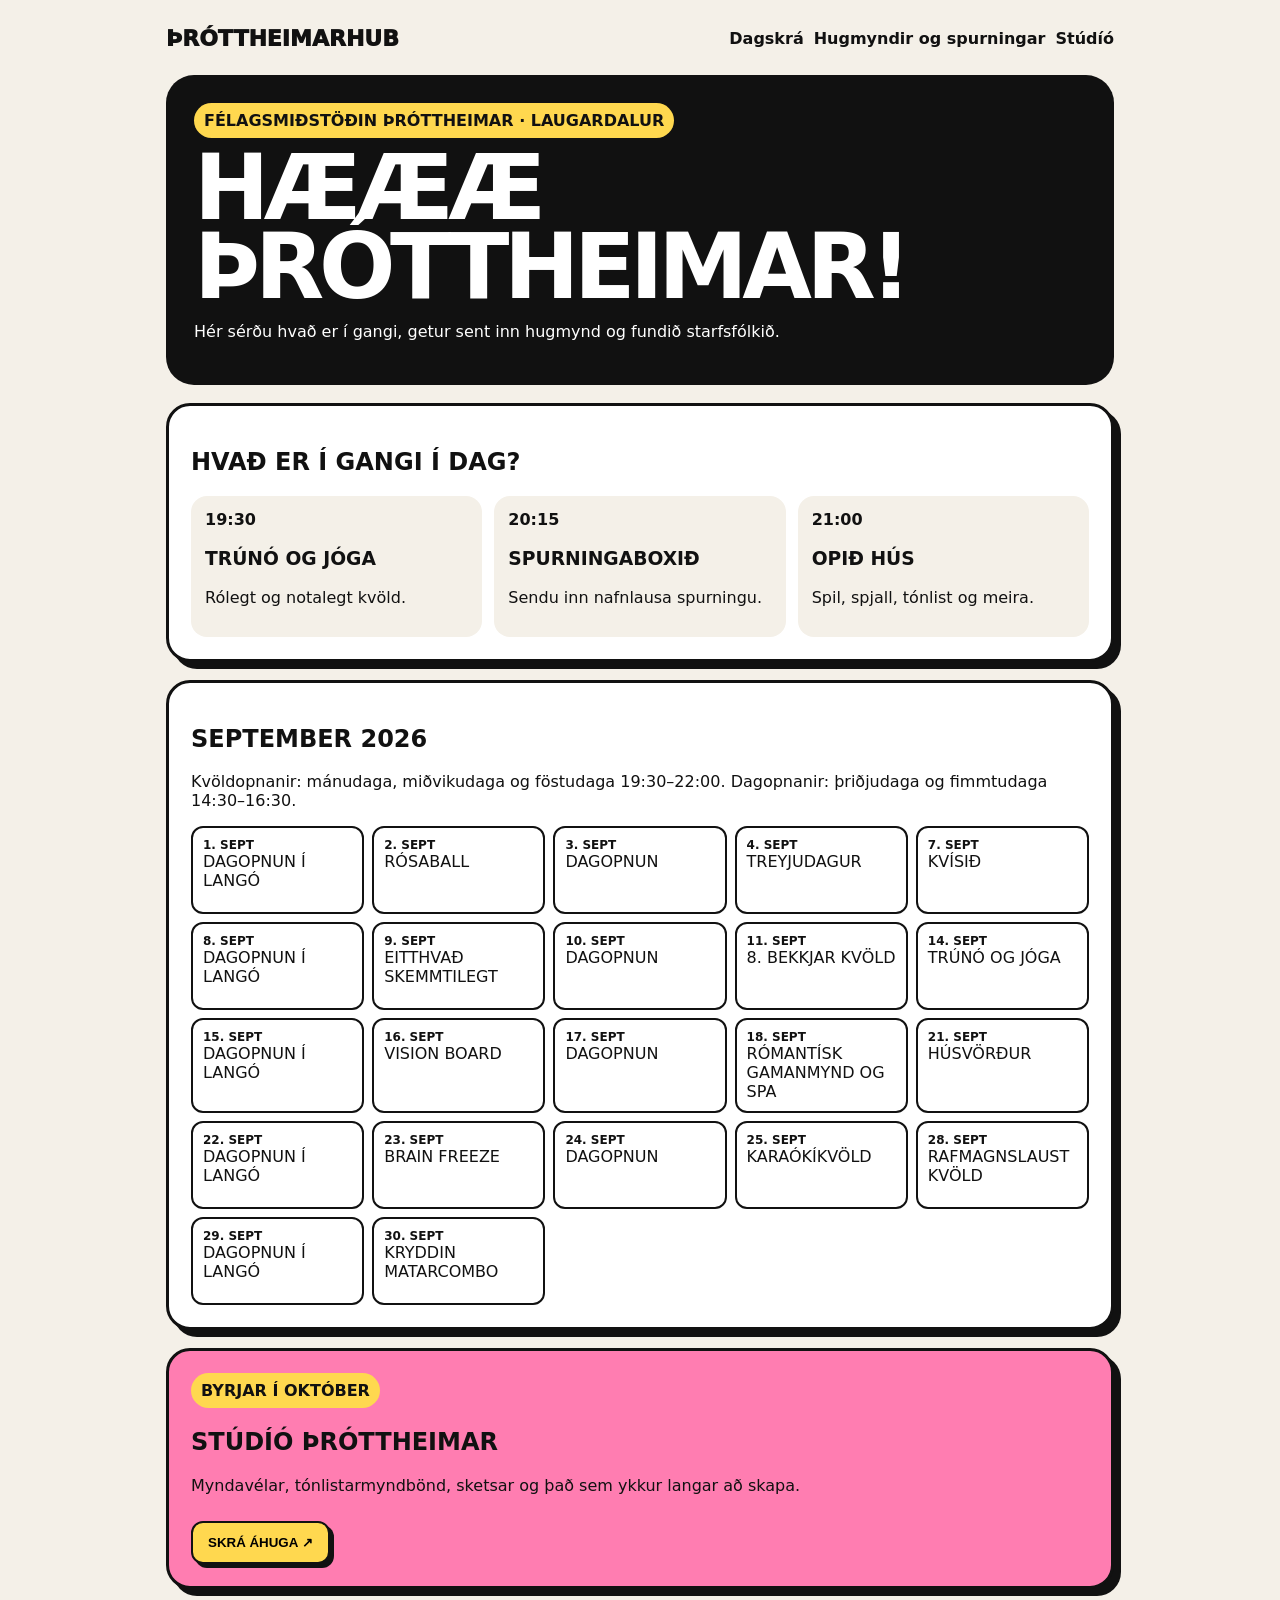
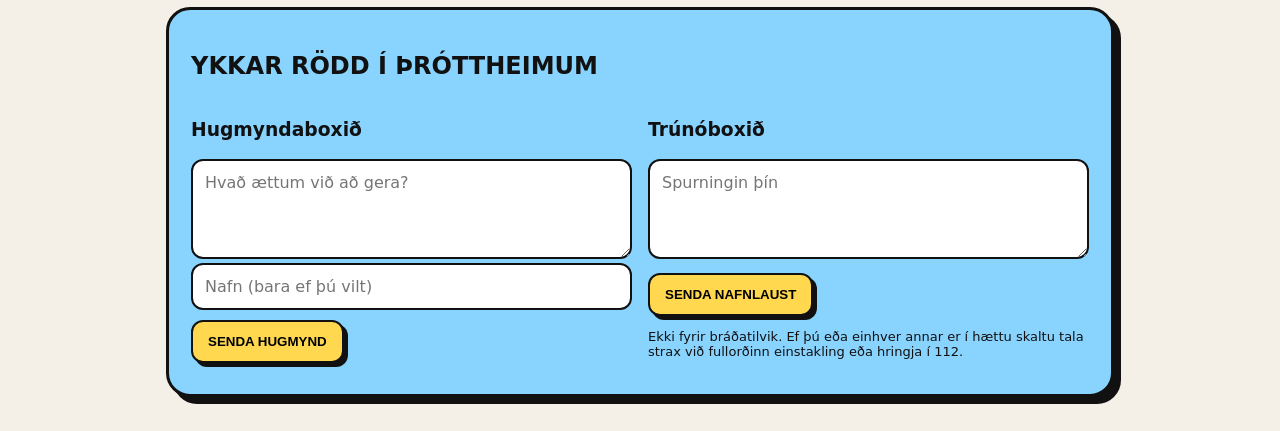
==== index.html @ 871854cf "Build Þróttheimar Hub static starter" ====
<!doctype html><html lang="is"><head><meta charset="utf-8"><meta name="viewport" content="width=device-width,initial-scale=1"><title>Þróttheimar Hub</title><style>*{box-sizing:border-box}body{margin:0;font-family:system-ui;background:#f4f0e8;color:#111}.wrap{max-width:980px;margin:auto;padding:16px}.nav{position:sticky;top:0;background:#f4f0e8e8;backdrop-filter:blur(10px);display:flex;justify-content:space-between;align-items:center;padding:10px 0;z-index:2}.brand{font-weight:1000;font-size:22px}.menu{display:flex;gap:10px;flex-wrap:wrap}.menu a{color:#111;text-decoration:none;font-weight:800}.hero{background:#111;color:white;border-radius:28px;padding:28px;margin:14px 0;overflow:hidden}.hero h1{font-size:clamp(44px,10vw,90px);line-height:.88;margin:10px 0;letter-spacing:-.06em}.badge{display:inline-block;background:#ffd84f;color:#111;padding:8px 10px;border-radius:999px;font-weight:900}.today,.studio,.voice,.calendar{border:3px solid #111;border-radius:24px;padding:22px;margin:18px 0;background:white;box-shadow:7px 7px 0 #111}.events{display:grid;grid-template-columns:repeat(3,1fr);gap:12px}.event{background:#f4f0e8;border-radius:16px;padding:14px}.calendar-grid{display:grid;grid-template-columns:repeat(5,1fr);gap:8px}.day{border:2px solid #111;border-radius:12px;padding:10px;min-height:88px}.day b{display:block;font-size:12px}.studio{background:#ff7db1}.voice{background:#88d4ff}.row{display:grid;grid-template-columns:1fr 1fr;gap:16px}.voice input,.voice textarea{width:100%;padding:12px;border:2px solid #111;border-radius:12px;font:inherit}.voice textarea{min-height:100px}.btn{margin-top:10px;border:2px solid #111;background:#ffd84f;border-radius:12px;padding:12px 15px;font-weight:900;box-shadow:4px 4px 0 #111}.small{font-size:13px}@media(max-width:700px){.events,.row{grid-template-columns:1fr}.calendar-grid{grid-template-columns:repeat(2,1fr)}.menu{display:none}}</style></head><body><div class="wrap"><div class="nav"><div class="brand">ÞRÓTTHEIMARHUB</div><div class="menu"><a href="#dagskra">Dagskrá</a><a href="#hugmyndir">Hugmyndir og spurningar</a><a href="#studio">Stúdíó</a></div></div><section class="hero"><span class="badge">FÉLAGSMIÐSTÖÐIN ÞRÓTTHEIMAR · LAUGARDALUR</span><h1>HÆÆÆ<br>ÞRÓTTHEIMAR!</h1><p>Hér sérðu hvað er í gangi, getur sent inn hugmynd og fundið starfsfólkið.</p></section><section class="today"><h2>HVAÐ ER Í GANGI Í DAG?</h2><div class="events"><div class="event"><b>19:30</b><h3>TRÚNÓ OG JÓGA</h3><p>Rólegt og notalegt kvöld.</p></div><div class="event"><b>20:15</b><h3>SPURNINGABOXIÐ</h3><p>Sendu inn nafnlausa spurningu.</p></div><div class="event"><b>21:00</b><h3>OPIÐ HÚS</h3><p>Spil, spjall, tónlist og meira.</p></div></div></section><section class="calendar" id="dagskra"><h2>SEPTEMBER 2026</h2><p>Kvöldopnanir: mánudaga, miðvikudaga og föstudaga 19:30–22:00. Dagopnanir: þriðjudaga og fimmtudaga 14:30–16:30.</p><div class="calendar-grid" id="cal"></div></section><section class="studio" id="studio"><span class="badge">BYRJAR Í OKTÓBER</span><h2>STÚDÍÓ ÞRÓTTHEIMAR</h2><p>Myndavélar, tónlistarmyndbönd, sketsar og það sem ykkur langar að skapa.</p><button class="btn">SKRÁ ÁHUGA ↗</button></section><section class="voice" id="hugmyndir"><h2>YKKAR RÖDD Í ÞRÓTTHEIMUM</h2><div class="row"><div><h3>Hugmyndaboxið</h3><textarea placeholder="Hvað ættum við að gera?"></textarea><input placeholder="Nafn (bara ef þú vilt)"><button class="btn" onclick="alert('Formtenging kemur næst — þetta er GitHub útgáfan.')">SENDA HUGMYND</button></div><div><h3>Trúnóboxið</h3><textarea placeholder="Spurningin þín"></textarea><button class="btn" onclick="alert('Formtenging kemur næst — þetta er GitHub útgáfan.')">SENDA NAFNLAUST</button><p class="small">Ekki fyrir bráðatilvik. Ef þú eða einhver annar er í hættu skaltu tala strax við fullorðinn einstakling eða hringja í 112.</p></div></div></section></div><script>const items=[[1,'DAGOPNUN Í LANGÓ'],[2,'RÓSABALL'],[3,'DAGOPNUN'],[4,'TREYJUDAGUR'],[7,'KVÍSIÐ'],[8,'DAGOPNUN Í LANGÓ'],[9,'EITTHVAÐ SKEMMTILEGT'],[10,'DAGOPNUN'],[11,'8. BEKKJAR KVÖLD'],[14,'TRÚNÓ OG JÓGA'],[15,'DAGOPNUN Í LANGÓ'],[16,'VISION BOARD'],[17,'DAGOPNUN'],[18,'RÓMANTÍSK GAMANMYND OG SPA'],[21,'HÚSVÖRÐUR'],[22,'DAGOPNUN Í LANGÓ'],[23,'BRAIN FREEZE'],[24,'DAGOPNUN'],[25,'KARAÓKÍKVÖLD'],[28,'RAFMAGNSLAUST KVÖLD'],[29,'DAGOPNUN Í LANGÓ'],[30,'KRYDDIN MATARCOMBO']];document.getElementById('cal').innerHTML=items.map(([d,t])=>`<div class="day"><b>${d}. SEPT</b>${t}</div>`).join('');</script></body></html>
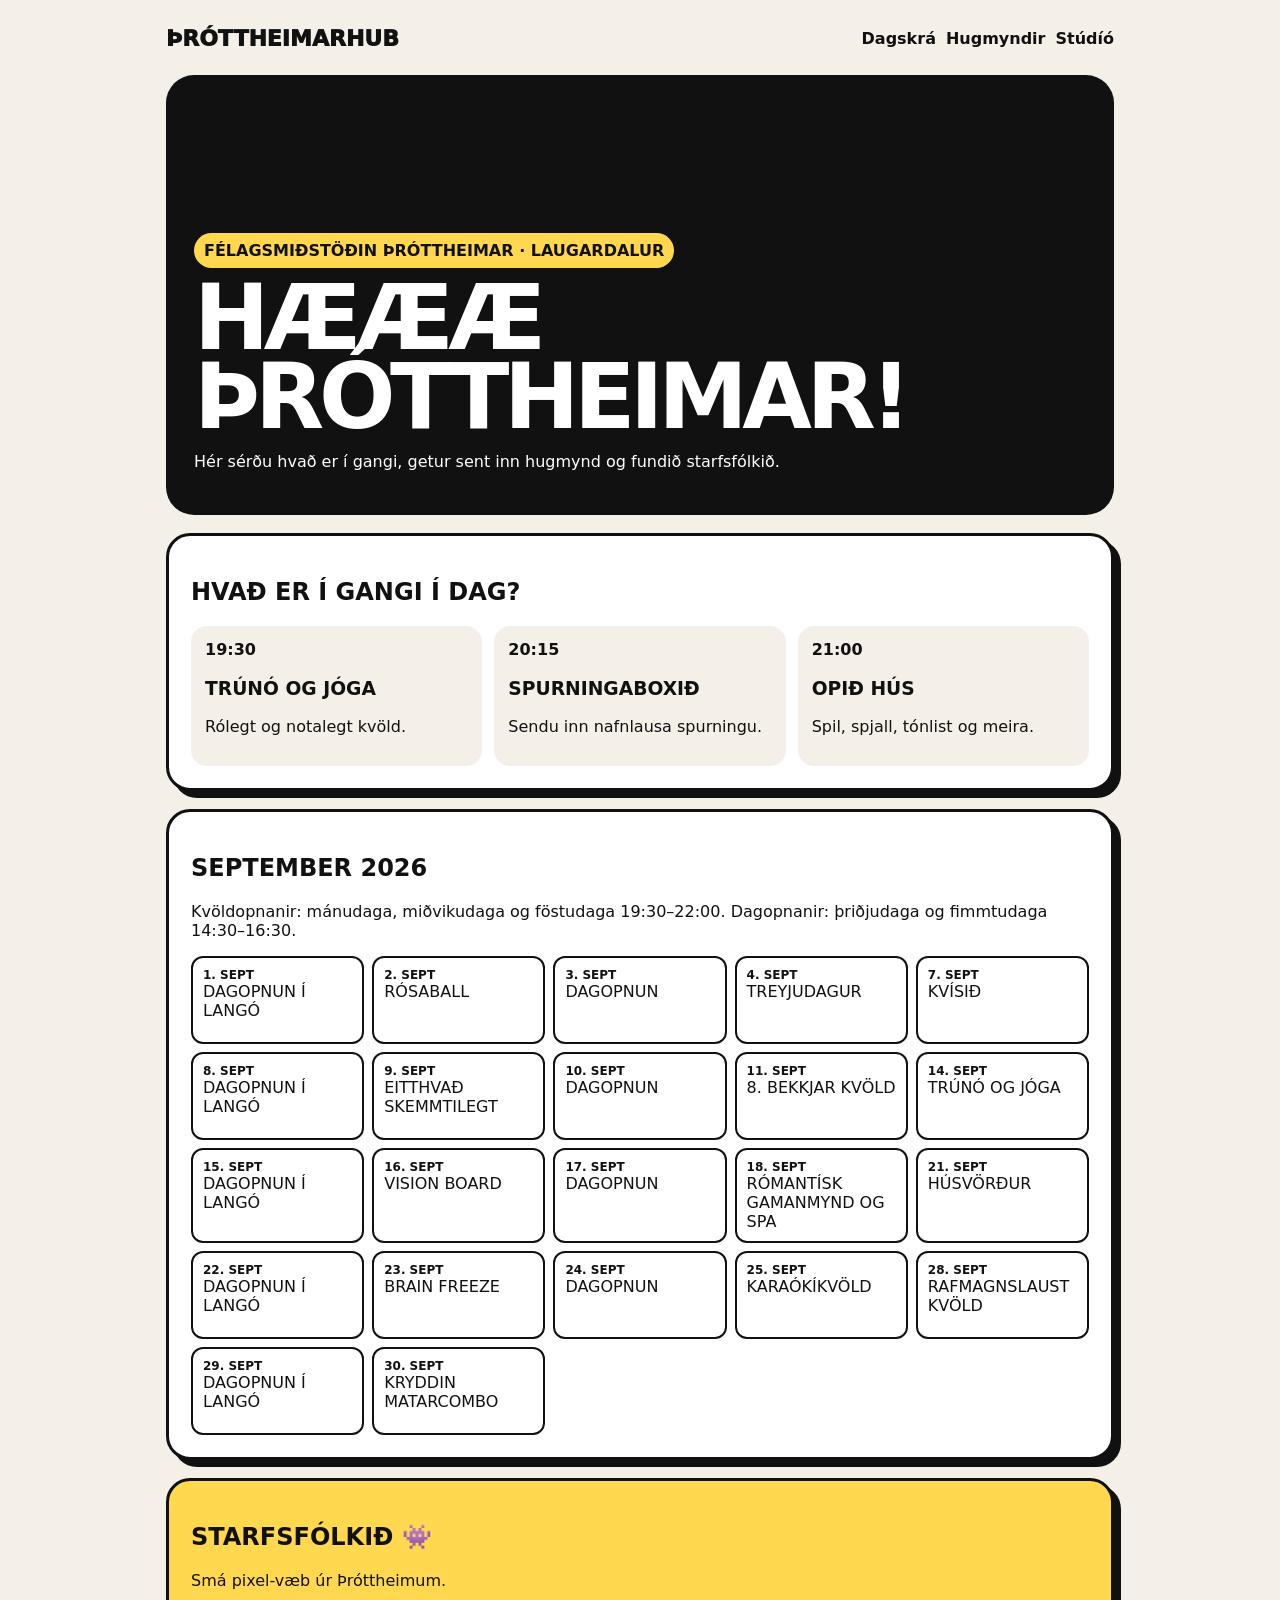
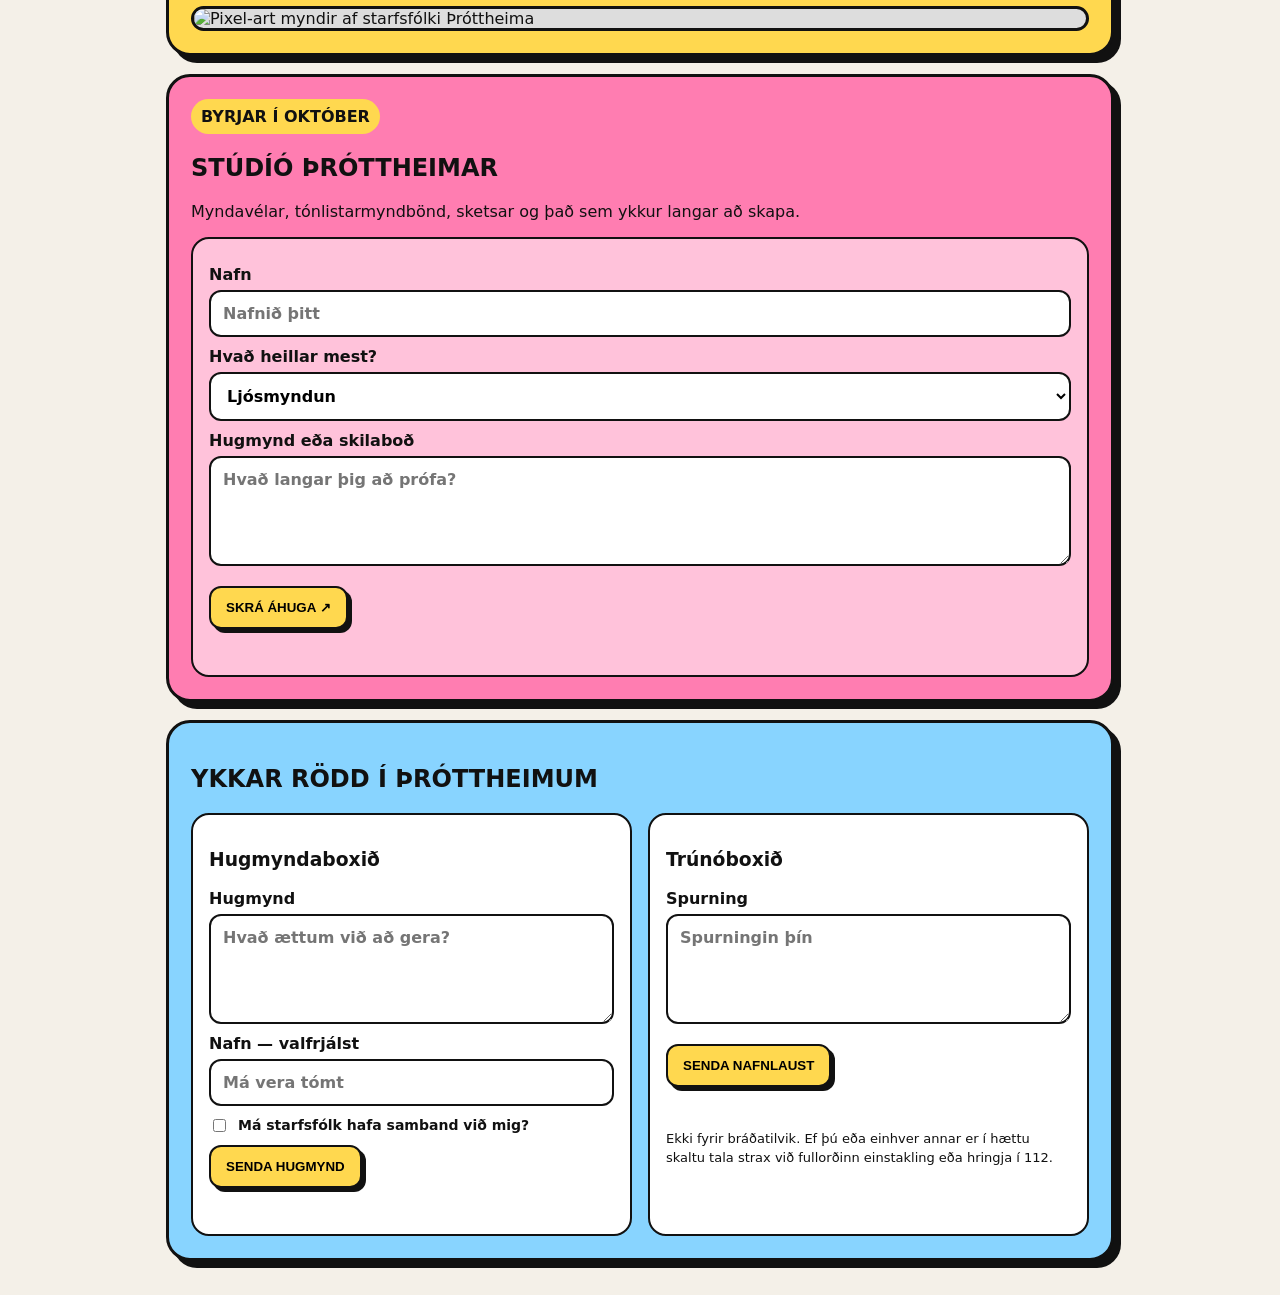
==== commit ddc7d1a6: "Connect Hub forms and restore recovered graphics" ====
--- a/index.html
+++ b/index.html
@@ -1 +1 @@
-<!doctype html><html lang="is"><head><meta charset="utf-8"><meta name="viewport" content="width=device-width,initial-scale=1"><title>Þróttheimar Hub</title><style>*{box-sizing:border-box}body{margin:0;font-family:system-ui;background:#f4f0e8;color:#111}.wrap{max-width:980px;margin:auto;padding:16px}.nav{position:sticky;top:0;background:#f4f0e8e8;backdrop-filter:blur(10px);display:flex;justify-content:space-between;align-items:center;padding:10px 0;z-index:2}.brand{font-weight:1000;font-size:22px}.menu{display:flex;gap:10px;flex-wrap:wrap}.menu a{color:#111;text-decoration:none;font-weight:800}.hero{background:#111;color:white;border-radius:28px;padding:28px;margin:14px 0;overflow:hidden}.hero h1{font-size:clamp(44px,10vw,90px);line-height:.88;margin:10px 0;letter-spacing:-.06em}.badge{display:inline-block;background:#ffd84f;color:#111;padding:8px 10px;border-radius:999px;font-weight:900}.today,.studio,.voice,.calendar{border:3px solid #111;border-radius:24px;padding:22px;margin:18px 0;background:white;box-shadow:7px 7px 0 #111}.events{display:grid;grid-template-columns:repeat(3,1fr);gap:12px}.event{background:#f4f0e8;border-radius:16px;padding:14px}.calendar-grid{display:grid;grid-template-columns:repeat(5,1fr);gap:8px}.day{border:2px solid #111;border-radius:12px;padding:10px;min-height:88px}.day b{display:block;font-size:12px}.studio{background:#ff7db1}.voice{background:#88d4ff}.row{display:grid;grid-template-columns:1fr 1fr;gap:16px}.voice input,.voice textarea{width:100%;padding:12px;border:2px solid #111;border-radius:12px;font:inherit}.voice textarea{min-height:100px}.btn{margin-top:10px;border:2px solid #111;background:#ffd84f;border-radius:12px;padding:12px 15px;font-weight:900;box-shadow:4px 4px 0 #111}.small{font-size:13px}@media(max-width:700px){.events,.row{grid-template-columns:1fr}.calendar-grid{grid-template-columns:repeat(2,1fr)}.menu{display:none}}</style></head><body><div class="wrap"><div class="nav"><div class="brand">ÞRÓTTHEIMARHUB</div><div class="menu"><a href="#dagskra">Dagskrá</a><a href="#hugmyndir">Hugmyndir og spurningar</a><a href="#studio">Stúdíó</a></div></div><section class="hero"><span class="badge">FÉLAGSMIÐSTÖÐIN ÞRÓTTHEIMAR · LAUGARDALUR</span><h1>HÆÆÆ<br>ÞRÓTTHEIMAR!</h1><p>Hér sérðu hvað er í gangi, getur sent inn hugmynd og fundið starfsfólkið.</p></section><section class="today"><h2>HVAÐ ER Í GANGI Í DAG?</h2><div class="events"><div class="event"><b>19:30</b><h3>TRÚNÓ OG JÓGA</h3><p>Rólegt og notalegt kvöld.</p></div><div class="event"><b>20:15</b><h3>SPURNINGABOXIÐ</h3><p>Sendu inn nafnlausa spurningu.</p></div><div class="event"><b>21:00</b><h3>OPIÐ HÚS</h3><p>Spil, spjall, tónlist og meira.</p></div></div></section><section class="calendar" id="dagskra"><h2>SEPTEMBER 2026</h2><p>Kvöldopnanir: mánudaga, miðvikudaga og föstudaga 19:30–22:00. Dagopnanir: þriðjudaga og fimmtudaga 14:30–16:30.</p><div class="calendar-grid" id="cal"></div></section><section class="studio" id="studio"><span class="badge">BYRJAR Í OKTÓBER</span><h2>STÚDÍÓ ÞRÓTTHEIMAR</h2><p>Myndavélar, tónlistarmyndbönd, sketsar og það sem ykkur langar að skapa.</p><button class="btn">SKRÁ ÁHUGA ↗</button></section><section class="voice" id="hugmyndir"><h2>YKKAR RÖDD Í ÞRÓTTHEIMUM</h2><div class="row"><div><h3>Hugmyndaboxið</h3><textarea placeholder="Hvað ættum við að gera?"></textarea><input placeholder="Nafn (bara ef þú vilt)"><button class="btn" onclick="alert('Formtenging kemur næst — þetta er GitHub útgáfan.')">SENDA HUGMYND</button></div><div><h3>Trúnóboxið</h3><textarea placeholder="Spurningin þín"></textarea><button class="btn" onclick="alert('Formtenging kemur næst — þetta er GitHub útgáfan.')">SENDA NAFNLAUST</button><p class="small">Ekki fyrir bráðatilvik. Ef þú eða einhver annar er í hættu skaltu tala strax við fullorðinn einstakling eða hringja í 112.</p></div></div></section></div><script>const items=[[1,'DAGOPNUN Í LANGÓ'],[2,'RÓSABALL'],[3,'DAGOPNUN'],[4,'TREYJUDAGUR'],[7,'KVÍSIÐ'],[8,'DAGOPNUN Í LANGÓ'],[9,'EITTHVAÐ SKEMMTILEGT'],[10,'DAGOPNUN'],[11,'8. BEKKJAR KVÖLD'],[14,'TRÚNÓ OG JÓGA'],[15,'DAGOPNUN Í LANGÓ'],[16,'VISION BOARD'],[17,'DAGOPNUN'],[18,'RÓMANTÍSK GAMANMYND OG SPA'],[21,'HÚSVÖRÐUR'],[22,'DAGOPNUN Í LANGÓ'],[23,'BRAIN FREEZE'],[24,'DAGOPNUN'],[25,'KARAÓKÍKVÖLD'],[28,'RAFMAGNSLAUST KVÖLD'],[29,'DAGOPNUN Í LANGÓ'],[30,'KRYDDIN MATARCOMBO']];document.getElementById('cal').innerHTML=items.map(([d,t])=>`<div class="day"><b>${d}. SEPT</b>${t}</div>`).join('');</script></body></html>+<!doctype html><html lang="is"><head><meta charset="utf-8"><meta name="viewport" content="width=device-width,initial-scale=1"><meta name="theme-color" content="#f4f0e8"><title>Þróttheimar Hub</title><style>*{box-sizing:border-box}body{margin:0;font-family:system-ui,-apple-system,"Segoe UI",sans-serif;background:#f4f0e8;color:#111}.wrap{max-width:980px;margin:auto;padding:16px}.nav{position:sticky;top:0;background:#f4f0e8e8;backdrop-filter:blur(10px);display:flex;justify-content:space-between;align-items:center;padding:10px 0;z-index:3}.brand{font-weight:1000;font-size:22px}.menu{display:flex;gap:10px;flex-wrap:wrap}.menu a{color:#111;text-decoration:none;font-weight:800}.hero{background:#111;color:white;border-radius:28px;padding:28px;margin:14px 0;overflow:hidden;position:relative;min-height:440px;display:flex;align-items:flex-end}.hero:before{content:"";position:absolute;inset:0;background:linear-gradient(0deg,#111e 0%,#11155 55%,#11122 100%),url('https://drive.google.com/thumbnail?id=1uMFwGniYOlI_oltCK4CYTrmvp3Gna0R6&sz=w1600') center/cover no-repeat}.hero-copy{position:relative;z-index:1}.hero h1{font-size:clamp(44px,10vw,90px);line-height:.88;margin:10px 0;letter-spacing:-.06em}.badge{display:inline-block;background:#ffd84f;color:#111;padding:8px 10px;border-radius:999px;font-weight:900}.today,.studio,.voice,.calendar,.staff{border:3px solid #111;border-radius:24px;padding:22px;margin:18px 0;background:white;box-shadow:7px 7px 0 #111}.events{display:grid;grid-template-columns:repeat(3,1fr);gap:12px}.event{background:#f4f0e8;border-radius:16px;padding:14px}.calendar-grid{display:grid;grid-template-columns:repeat(5,1fr);gap:8px}.day{border:2px solid #111;border-radius:12px;padding:10px;min-height:88px}.day b{display:block;font-size:12px}.studio{background:#ff7db1}.voice{background:#88d4ff}.staff{background:#ffd84f}.staff img{display:block;width:100%;border:3px solid #111;border-radius:18px;background:#ddd}.row{display:grid;grid-template-columns:1fr 1fr;gap:16px}.formbox{background:#fff;border:2px solid #111;border-radius:18px;padding:16px}.field{display:flex;flex-direction:column;gap:6px;margin:10px 0;font-weight:800}.field input,.field textarea,.field select{width:100%;padding:12px;border:2px solid #111;border-radius:12px;font:inherit;background:white}.field textarea{min-height:110px;resize:vertical}.check{display:flex;gap:9px;align-items:center;font-size:14px;font-weight:700}.btn{margin-top:10px;border:2px solid #111;background:#ffd84f;border-radius:12px;padding:12px 15px;font-weight:900;box-shadow:4px 4px 0 #111;cursor:pointer}.btn:disabled{opacity:.55;cursor:wait}.status{font-size:13px;font-weight:800;min-height:20px;margin:10px 0 0}.small{font-size:13px;line-height:1.45}.studio-form{margin-top:16px;background:#fff8;border:2px solid #111;border-radius:18px;padding:16px}@media(max-width:700px){.events,.row{grid-template-columns:1fr}.calendar-grid{grid-template-columns:repeat(2,1fr)}.menu{display:none}.hero{min-height:390px;padding:22px}.today,.studio,.voice,.calendar,.staff{padding:18px}}</style><script src="config.js"></script></head><body><div class="wrap"><div class="nav"><div class="brand">ÞRÓTTHEIMARHUB</div><div class="menu"><a href="#dagskra">Dagskrá</a><a href="#hugmyndir">Hugmyndir</a><a href="#studio">Stúdíó</a></div></div><section class="hero"><div class="hero-copy"><span class="badge">FÉLAGSMIÐSTÖÐIN ÞRÓTTHEIMAR · LAUGARDALUR</span><h1>HÆÆÆ<br>ÞRÓTTHEIMAR!</h1><p>Hér sérðu hvað er í gangi, getur sent inn hugmynd og fundið starfsfólkið.</p></div></section><section class="today"><h2>HVAÐ ER Í GANGI Í DAG?</h2><div class="events"><div class="event"><b>19:30</b><h3>TRÚNÓ OG JÓGA</h3><p>Rólegt og notalegt kvöld.</p></div><div class="event"><b>20:15</b><h3>SPURNINGABOXIÐ</h3><p>Sendu inn nafnlausa spurningu.</p></div><div class="event"><b>21:00</b><h3>OPIÐ HÚS</h3><p>Spil, spjall, tónlist og meira.</p></div></div></section><section class="calendar" id="dagskra"><h2>SEPTEMBER 2026</h2><p>Kvöldopnanir: mánudaga, miðvikudaga og föstudaga 19:30–22:00. Dagopnanir: þriðjudaga og fimmtudaga 14:30–16:30.</p><div class="calendar-grid" id="cal"></div></section><section class="staff"><h2>STARFSFÓLKIÐ 👾</h2><p>Smá pixel-væb úr Þróttheimum.</p><img src="https://drive.google.com/thumbnail?id=1a3fh77MrnCS5f24qumhNABeY0ReesdwD&sz=w1400" alt="Pixel-art myndir af starfsfólki Þróttheima" loading="lazy"></section><section class="studio" id="studio"><span class="badge">BYRJAR Í OKTÓBER</span><h2>STÚDÍÓ ÞRÓTTHEIMAR</h2><p>Myndavélar, tónlistarmyndbönd, sketsar og það sem ykkur langar að skapa.</p><form class="studio-form" id="studioForm"><label class="field">Nafn<input name="name" required autocomplete="name" placeholder="Nafnið þitt"></label><label class="field">Hvað heillar mest?<select name="interest"><option>Ljósmyndun</option><option>Tónlistarmyndbönd</option><option>Sketsar / leiklist</option><option>Klipping / eftirvinnsla</option><option>Allt saman</option><option>Annað</option></select></label><label class="field">Hugmynd eða skilaboð<textarea name="message" placeholder="Hvað langar þig að prófa?"></textarea></label><button class="btn" type="submit">SKRÁ ÁHUGA ↗</button><p class="status" aria-live="polite"></p></form></section><section class="voice" id="hugmyndir"><h2>YKKAR RÖDD Í ÞRÓTTHEIMUM</h2><div class="row"><form class="formbox" id="ideaForm"><h3>Hugmyndaboxið</h3><label class="field">Hugmynd<textarea name="idea" required placeholder="Hvað ættum við að gera?"></textarea></label><label class="field">Nafn — valfrjálst<input name="name" placeholder="Má vera tómt"></label><label class="check"><input type="checkbox" name="contact" value="Já"> Má starfsfólk hafa samband við mig?</label><button class="btn" type="submit">SENDA HUGMYND</button><p class="status" aria-live="polite"></p></form><form class="formbox" id="trunoForm"><h3>Trúnóboxið</h3><label class="field">Spurning<textarea name="question" required placeholder="Spurningin þín"></textarea></label><button class="btn" type="submit">SENDA NAFNLAUST</button><p class="status" aria-live="polite"></p><p class="small">Ekki fyrir bráðatilvik. Ef þú eða einhver annar er í hættu skaltu tala strax við fullorðinn einstakling eða hringja í 112.</p></form></div></section></div><script>const items=[[1,'DAGOPNUN Í LANGÓ'],[2,'RÓSABALL'],[3,'DAGOPNUN'],[4,'TREYJUDAGUR'],[7,'KVÍSIÐ'],[8,'DAGOPNUN Í LANGÓ'],[9,'EITTHVAÐ SKEMMTILEGT'],[10,'DAGOPNUN'],[11,'8. BEKKJAR KVÖLD'],[14,'TRÚNÓ OG JÓGA'],[15,'DAGOPNUN Í LANGÓ'],[16,'VISION BOARD'],[17,'DAGOPNUN'],[18,'RÓMANTÍSK GAMANMYND OG SPA'],[21,'HÚSVÖRÐUR'],[22,'DAGOPNUN Í LANGÓ'],[23,'BRAIN FREEZE'],[24,'DAGOPNUN'],[25,'KARAÓKÍKVÖLD'],[28,'RAFMAGNSLAUST KVÖLD'],[29,'DAGOPNUN Í LANGÓ'],[30,'KRYDDIN MATARCOMBO']];document.getElementById('cal').innerHTML=items.map(([d,t])=>`<div class="day"><b>${d}. SEPT</b>${t}</div>`).join('');const ENDPOINT=window.THROTTHUB_SCRIPT_URL||'';async function send(form,type){const status=form.querySelector('.status'),button=form.querySelector('button[type="submit"]');if(!ENDPOINT){status.textContent='Tengingin við Google Sheet bíður eftir einu Apps Script deployment-skrefi.';return}button.disabled=true;status.textContent='Sendi…';const body=new URLSearchParams(new FormData(form));body.set('type',type);if(type==='hugmynd'&&!body.has('contact'))body.set('contact','Nei');try{await fetch(ENDPOINT,{method:'POST',body,mode:'no-cors'});status.textContent='Komið! ✨';form.reset()}catch(err){status.textContent='Náði ekki að senda. Prófaðu aftur.'}finally{button.disabled=false}}document.getElementById('ideaForm').addEventListener('submit',e=>{e.preventDefault();send(e.currentTarget,'hugmynd')});document.getElementById('trunoForm').addEventListener('submit',e=>{e.preventDefault();send(e.currentTarget,'truno')});document.getElementById('studioForm').addEventListener('submit',e=>{e.preventDefault();send(e.currentTarget,'studio')});</script></body></html>
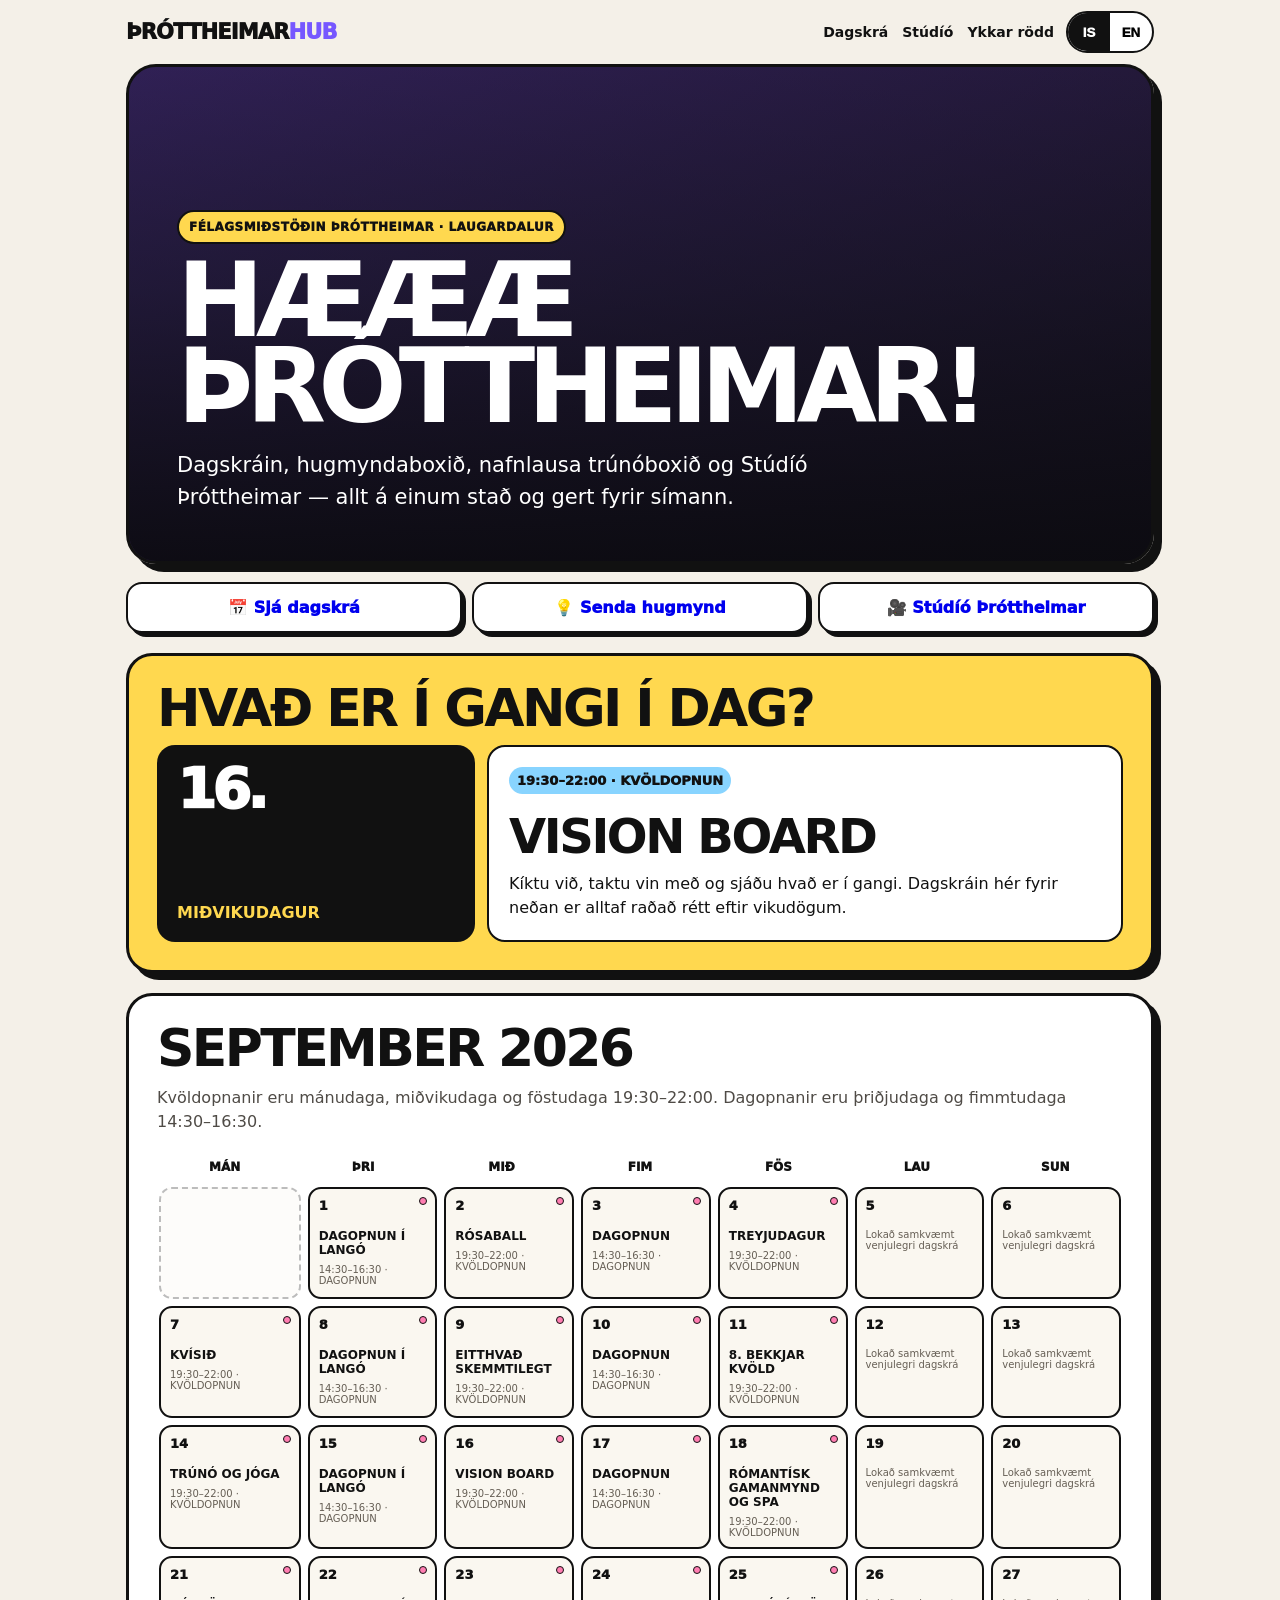
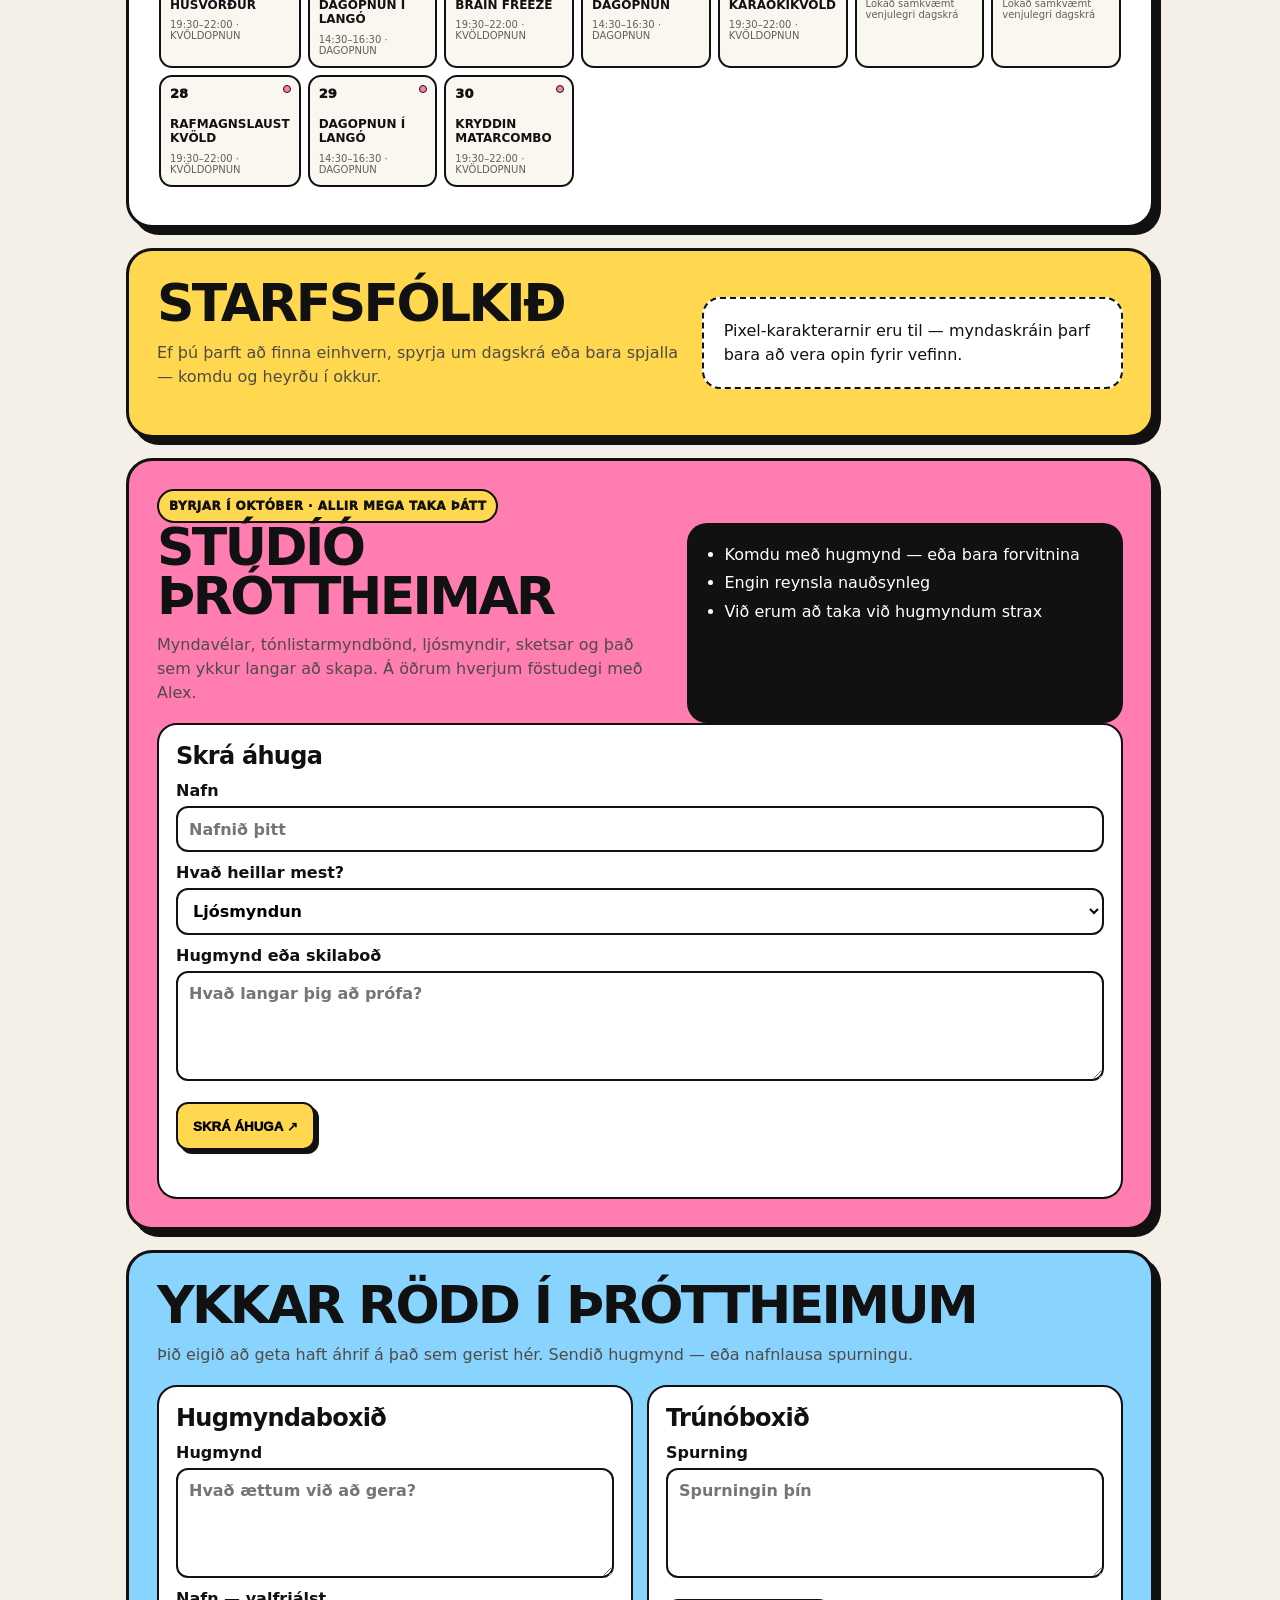
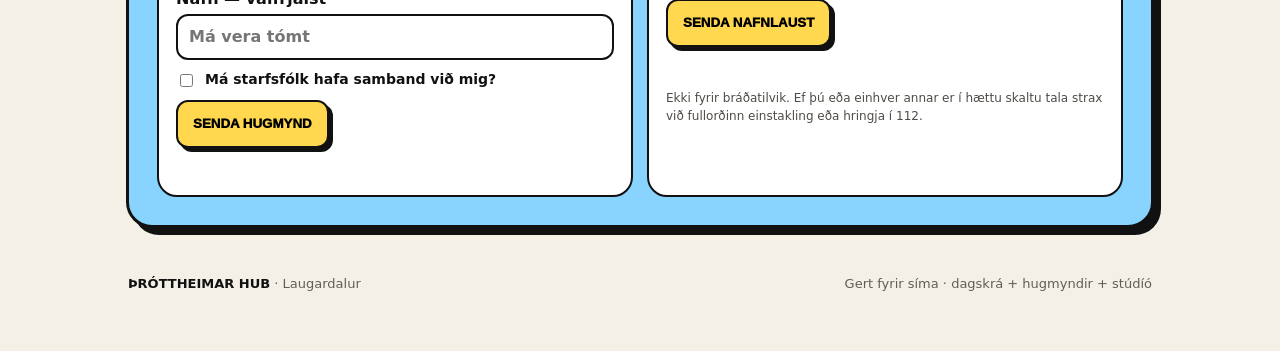
==== commit 5fd39277: "Finish mobile-first bilingual Þróttheimar Hub" ====
--- a/index.html
+++ b/index.html
@@ -1 +1,64 @@
-<!doctype html><html lang="is"><head><meta charset="utf-8"><meta name="viewport" content="width=device-width,initial-scale=1"><meta name="theme-color" content="#f4f0e8"><title>Þróttheimar Hub</title><style>*{box-sizing:border-box}body{margin:0;font-family:system-ui,-apple-system,"Segoe UI",sans-serif;background:#f4f0e8;color:#111}.wrap{max-width:980px;margin:auto;padding:16px}.nav{position:sticky;top:0;background:#f4f0e8e8;backdrop-filter:blur(10px);display:flex;justify-content:space-between;align-items:center;padding:10px 0;z-index:3}.brand{font-weight:1000;font-size:22px}.menu{display:flex;gap:10px;flex-wrap:wrap}.menu a{color:#111;text-decoration:none;font-weight:800}.hero{background:#111;color:white;border-radius:28px;padding:28px;margin:14px 0;overflow:hidden;position:relative;min-height:440px;display:flex;align-items:flex-end}.hero:before{content:"";position:absolute;inset:0;background:linear-gradient(0deg,#111e 0%,#11155 55%,#11122 100%),url('https://drive.google.com/thumbnail?id=1uMFwGniYOlI_oltCK4CYTrmvp3Gna0R6&sz=w1600') center/cover no-repeat}.hero-copy{position:relative;z-index:1}.hero h1{font-size:clamp(44px,10vw,90px);line-height:.88;margin:10px 0;letter-spacing:-.06em}.badge{display:inline-block;background:#ffd84f;color:#111;padding:8px 10px;border-radius:999px;font-weight:900}.today,.studio,.voice,.calendar,.staff{border:3px solid #111;border-radius:24px;padding:22px;margin:18px 0;background:white;box-shadow:7px 7px 0 #111}.events{display:grid;grid-template-columns:repeat(3,1fr);gap:12px}.event{background:#f4f0e8;border-radius:16px;padding:14px}.calendar-grid{display:grid;grid-template-columns:repeat(5,1fr);gap:8px}.day{border:2px solid #111;border-radius:12px;padding:10px;min-height:88px}.day b{display:block;font-size:12px}.studio{background:#ff7db1}.voice{background:#88d4ff}.staff{background:#ffd84f}.staff img{display:block;width:100%;border:3px solid #111;border-radius:18px;background:#ddd}.row{display:grid;grid-template-columns:1fr 1fr;gap:16px}.formbox{background:#fff;border:2px solid #111;border-radius:18px;padding:16px}.field{display:flex;flex-direction:column;gap:6px;margin:10px 0;font-weight:800}.field input,.field textarea,.field select{width:100%;padding:12px;border:2px solid #111;border-radius:12px;font:inherit;background:white}.field textarea{min-height:110px;resize:vertical}.check{display:flex;gap:9px;align-items:center;font-size:14px;font-weight:700}.btn{margin-top:10px;border:2px solid #111;background:#ffd84f;border-radius:12px;padding:12px 15px;font-weight:900;box-shadow:4px 4px 0 #111;cursor:pointer}.btn:disabled{opacity:.55;cursor:wait}.status{font-size:13px;font-weight:800;min-height:20px;margin:10px 0 0}.small{font-size:13px;line-height:1.45}.studio-form{margin-top:16px;background:#fff8;border:2px solid #111;border-radius:18px;padding:16px}@media(max-width:700px){.events,.row{grid-template-columns:1fr}.calendar-grid{grid-template-columns:repeat(2,1fr)}.menu{display:none}.hero{min-height:390px;padding:22px}.today,.studio,.voice,.calendar,.staff{padding:18px}}</style><script src="config.js"></script></head><body><div class="wrap"><div class="nav"><div class="brand">ÞRÓTTHEIMARHUB</div><div class="menu"><a href="#dagskra">Dagskrá</a><a href="#hugmyndir">Hugmyndir</a><a href="#studio">Stúdíó</a></div></div><section class="hero"><div class="hero-copy"><span class="badge">FÉLAGSMIÐSTÖÐIN ÞRÓTTHEIMAR · LAUGARDALUR</span><h1>HÆÆÆ<br>ÞRÓTTHEIMAR!</h1><p>Hér sérðu hvað er í gangi, getur sent inn hugmynd og fundið starfsfólkið.</p></div></section><section class="today"><h2>HVAÐ ER Í GANGI Í DAG?</h2><div class="events"><div class="event"><b>19:30</b><h3>TRÚNÓ OG JÓGA</h3><p>Rólegt og notalegt kvöld.</p></div><div class="event"><b>20:15</b><h3>SPURNINGABOXIÐ</h3><p>Sendu inn nafnlausa spurningu.</p></div><div class="event"><b>21:00</b><h3>OPIÐ HÚS</h3><p>Spil, spjall, tónlist og meira.</p></div></div></section><section class="calendar" id="dagskra"><h2>SEPTEMBER 2026</h2><p>Kvöldopnanir: mánudaga, miðvikudaga og föstudaga 19:30–22:00. Dagopnanir: þriðjudaga og fimmtudaga 14:30–16:30.</p><div class="calendar-grid" id="cal"></div></section><section class="staff"><h2>STARFSFÓLKIÐ 👾</h2><p>Smá pixel-væb úr Þróttheimum.</p><img src="https://drive.google.com/thumbnail?id=1a3fh77MrnCS5f24qumhNABeY0ReesdwD&sz=w1400" alt="Pixel-art myndir af starfsfólki Þróttheima" loading="lazy"></section><section class="studio" id="studio"><span class="badge">BYRJAR Í OKTÓBER</span><h2>STÚDÍÓ ÞRÓTTHEIMAR</h2><p>Myndavélar, tónlistarmyndbönd, sketsar og það sem ykkur langar að skapa.</p><form class="studio-form" id="studioForm"><label class="field">Nafn<input name="name" required autocomplete="name" placeholder="Nafnið þitt"></label><label class="field">Hvað heillar mest?<select name="interest"><option>Ljósmyndun</option><option>Tónlistarmyndbönd</option><option>Sketsar / leiklist</option><option>Klipping / eftirvinnsla</option><option>Allt saman</option><option>Annað</option></select></label><label class="field">Hugmynd eða skilaboð<textarea name="message" placeholder="Hvað langar þig að prófa?"></textarea></label><button class="btn" type="submit">SKRÁ ÁHUGA ↗</button><p class="status" aria-live="polite"></p></form></section><section class="voice" id="hugmyndir"><h2>YKKAR RÖDD Í ÞRÓTTHEIMUM</h2><div class="row"><form class="formbox" id="ideaForm"><h3>Hugmyndaboxið</h3><label class="field">Hugmynd<textarea name="idea" required placeholder="Hvað ættum við að gera?"></textarea></label><label class="field">Nafn — valfrjálst<input name="name" placeholder="Má vera tómt"></label><label class="check"><input type="checkbox" name="contact" value="Já"> Má starfsfólk hafa samband við mig?</label><button class="btn" type="submit">SENDA HUGMYND</button><p class="status" aria-live="polite"></p></form><form class="formbox" id="trunoForm"><h3>Trúnóboxið</h3><label class="field">Spurning<textarea name="question" required placeholder="Spurningin þín"></textarea></label><button class="btn" type="submit">SENDA NAFNLAUST</button><p class="status" aria-live="polite"></p><p class="small">Ekki fyrir bráðatilvik. Ef þú eða einhver annar er í hættu skaltu tala strax við fullorðinn einstakling eða hringja í 112.</p></form></div></section></div><script>const items=[[1,'DAGOPNUN Í LANGÓ'],[2,'RÓSABALL'],[3,'DAGOPNUN'],[4,'TREYJUDAGUR'],[7,'KVÍSIÐ'],[8,'DAGOPNUN Í LANGÓ'],[9,'EITTHVAÐ SKEMMTILEGT'],[10,'DAGOPNUN'],[11,'8. BEKKJAR KVÖLD'],[14,'TRÚNÓ OG JÓGA'],[15,'DAGOPNUN Í LANGÓ'],[16,'VISION BOARD'],[17,'DAGOPNUN'],[18,'RÓMANTÍSK GAMANMYND OG SPA'],[21,'HÚSVÖRÐUR'],[22,'DAGOPNUN Í LANGÓ'],[23,'BRAIN FREEZE'],[24,'DAGOPNUN'],[25,'KARAÓKÍKVÖLD'],[28,'RAFMAGNSLAUST KVÖLD'],[29,'DAGOPNUN Í LANGÓ'],[30,'KRYDDIN MATARCOMBO']];document.getElementById('cal').innerHTML=items.map(([d,t])=>`<div class="day"><b>${d}. SEPT</b>${t}</div>`).join('');const ENDPOINT=window.THROTTHUB_SCRIPT_URL||'';async function send(form,type){const status=form.querySelector('.status'),button=form.querySelector('button[type="submit"]');if(!ENDPOINT){status.textContent='Tengingin við Google Sheet bíður eftir einu Apps Script deployment-skrefi.';return}button.disabled=true;status.textContent='Sendi…';const body=new URLSearchParams(new FormData(form));body.set('type',type);if(type==='hugmynd'&&!body.has('contact'))body.set('contact','Nei');try{await fetch(ENDPOINT,{method:'POST',body,mode:'no-cors'});status.textContent='Komið! ✨';form.reset()}catch(err){status.textContent='Náði ekki að senda. Prófaðu aftur.'}finally{button.disabled=false}}document.getElementById('ideaForm').addEventListener('submit',e=>{e.preventDefault();send(e.currentTarget,'hugmynd')});document.getElementById('trunoForm').addEventListener('submit',e=>{e.preventDefault();send(e.currentTarget,'truno')});document.getElementById('studioForm').addEventListener('submit',e=>{e.preventDefault();send(e.currentTarget,'studio')});</script></body></html>+<!doctype html>
+<html lang="is">
+<head>
+<meta charset="utf-8">
+<meta name="viewport" content="width=device-width,initial-scale=1,viewport-fit=cover">
+<meta name="theme-color" content="#f4f0e8">
+<title>Þróttheimar Hub</title>
+<style>
+:root{--paper:#f4f0e8;--ink:#111;--yellow:#ffd84f;--pink:#ff7db1;--blue:#88d4ff;--purple:#9c7cff;--green:#b9e56f;--radius:24px}
+*{box-sizing:border-box}html{scroll-behavior:smooth}body{margin:0;font-family:Inter,system-ui,-apple-system,"Segoe UI",sans-serif;background:var(--paper);color:var(--ink);overflow-x:hidden}.wrap{width:min(1060px,100%);margin:auto;padding:0 16px 60px}.nav{position:sticky;top:0;z-index:20;display:flex;justify-content:space-between;align-items:center;gap:14px;padding:11px 0;background:#f4f0e8ee;backdrop-filter:blur(14px)}.brand{font-weight:1000;font-size:21px;letter-spacing:-.04em}.navright{display:flex;align-items:center;gap:12px}.menu{display:flex;gap:14px}.menu a{color:#111;text-decoration:none;font-weight:850;font-size:14px}.lang{display:flex;border:2px solid #111;border-radius:999px;overflow:hidden;background:#fff}.lang button{border:0;background:transparent;min-width:42px;min-height:38px;font-weight:950;cursor:pointer}.lang button.active{background:#111;color:#fff}.hero{position:relative;min-height:500px;border:3px solid #111;border-radius:30px;overflow:hidden;background:linear-gradient(145deg,#32235b,#121016);display:flex;align-items:flex-end;color:#fff;padding:clamp(24px,5vw,48px);box-shadow:8px 8px 0 #111}.hero-img{position:absolute;inset:0;width:100%;height:100%;object-fit:cover;opacity:.72}.hero-overlay{position:absolute;inset:0;background:linear-gradient(0deg,#0c0b11ef 0%,#16122388 55%,#2c1b4955 100%)}.hero-copy{position:relative;z-index:2;max-width:780px}.badge{display:inline-flex;background:var(--yellow);color:#111;padding:8px 10px;border:2px solid #111;border-radius:999px;font-weight:950;font-size:12px;letter-spacing:.04em}.hero h1{font-size:clamp(52px,10vw,104px);line-height:.82;letter-spacing:-.075em;margin:14px 0}.hero p{font-size:clamp(17px,2vw,21px);line-height:1.5;max-width:650px;margin-bottom:0}.quicknav{display:grid;grid-template-columns:repeat(3,1fr);gap:10px;margin:18px 0}.quicknav a{border:2px solid #111;border-radius:16px;background:#fff;padding:14px;text-decoration:none;font-weight:950;box-shadow:4px 4px 0 #111;text-align:center}.panel{border:3px solid #111;border-radius:26px;padding:clamp(18px,3vw,28px);margin:20px 0;background:#fff;box-shadow:7px 7px 0 #111}.panel h2{font-size:clamp(30px,5vw,52px);line-height:.95;letter-spacing:-.05em;margin:0 0 12px}.panel-lede{line-height:1.5;margin:0 0 18px;color:#4f4b46}.today{background:var(--yellow)}.today-grid{display:grid;grid-template-columns:.75fr 1.5fr;gap:12px;align-items:stretch}.datecard{background:#111;color:#fff;border-radius:18px;padding:20px;display:flex;flex-direction:column;justify-content:space-between}.datecard .bigdate{font-size:56px;font-weight:1000;letter-spacing:-.07em;line-height:.85}.datecard .weekday{font-weight:900;color:var(--yellow);margin-top:10px}.todayevent{border:2px solid #111;border-radius:18px;padding:20px;background:#fff}.todayevent .time{font-size:13px;font-weight:950;background:var(--blue);display:inline-flex;padding:6px 8px;border-radius:999px}.todayevent h3{font-size:clamp(28px,5vw,48px);letter-spacing:-.05em;margin:14px 0 8px}.todayevent p{line-height:1.5;margin:0}.calendar{background:#fff}.calendar-scroll{overflow-x:auto;padding:2px 2px 10px;overscroll-behavior-inline:contain}.calendar-inner{min-width:720px}.weekheads,.calendar-grid{display:grid;grid-template-columns:repeat(7,1fr);gap:7px}.weekheads{margin-bottom:7px}.weekhead{text-align:center;font-size:12px;font-weight:950;padding:6px}.day{border:2px solid #111;border-radius:13px;min-height:112px;padding:9px;background:#faf7f0;position:relative}.day.empty{opacity:.28;border-style:dashed}.day.todaymark{background:var(--yellow);box-shadow:inset 0 0 0 2px #111}.daynum{font-size:13px;font-weight:1000}.eventname{font-size:12px;font-weight:900;line-height:1.18;margin-top:16px}.opentime{font-size:10px;color:#665f55;margin-top:7px}.dot{position:absolute;right:8px;top:8px;width:8px;height:8px;border-radius:50%;background:var(--pink);border:1px solid #111}.staff{background:var(--yellow);overflow:hidden}.staff-grid{display:grid;grid-template-columns:1fr .8fr;gap:18px;align-items:center}.staff img{display:block;width:100%;border:3px solid #111;border-radius:20px;background:#fff;min-height:200px;object-fit:cover}.asset-note{display:none;background:#fff;border:2px dashed #111;border-radius:18px;padding:20px;line-height:1.5}.studio{background:var(--pink)}.voice{background:var(--blue)}.forms{display:grid;grid-template-columns:1fr 1fr;gap:14px}.formbox{background:#fff;border:2px solid #111;border-radius:20px;padding:17px}.formbox h3{font-size:24px;margin:0 0 8px;letter-spacing:-.03em}.field{display:flex;flex-direction:column;gap:6px;margin:11px 0;font-weight:850}.field input,.field textarea,.field select{width:100%;min-height:46px;padding:11px;border:2px solid #111;border-radius:12px;font:inherit;background:#fff}.field textarea{min-height:110px;resize:vertical}.check{display:flex;gap:9px;align-items:flex-start;font-size:14px;font-weight:750}.btn{min-height:48px;margin-top:10px;border:2px solid #111;background:var(--yellow);border-radius:12px;padding:11px 15px;font-weight:950;box-shadow:4px 4px 0 #111;cursor:pointer}.btn:disabled{opacity:.55;cursor:wait}.status{font-size:13px;font-weight:850;min-height:20px;margin:10px 0 0}.small{font-size:12px;line-height:1.5;color:#4f4b46}.studio-intro{display:grid;grid-template-columns:1fr .85fr;gap:16px}.studio-points{background:#111;color:#fff;border-radius:20px;padding:18px}.studio-points ul{margin:0;padding-left:20px;line-height:1.8}.footer{display:flex;justify-content:space-between;gap:16px;padding:28px 2px 0;font-size:13px;color:#625d55}.footer b{color:#111}
+@media(max-width:760px){.menu{display:none}.hero{min-height:430px;padding:22px}.quicknav{grid-template-columns:1fr 1fr}.quicknav a:last-child{grid-column:1/-1}.today-grid,.staff-grid,.forms,.studio-intro{grid-template-columns:1fr}.datecard{min-height:150px}.panel{box-shadow:5px 5px 0 #111}.footer{display:block}.footer>div+div{margin-top:6px}}
+@media(max-width:430px){.wrap{padding-inline:12px}.brand{font-size:18px}.navright{gap:7px}.hero{border-radius:24px;min-height:400px}.hero h1{font-size:56px}.panel{border-radius:22px;padding:17px}.quicknav a{font-size:13px;padding:12px}.lang button{min-width:38px}}
+@media(prefers-reduced-motion:reduce){html{scroll-behavior:auto}}
+</style>
+<script src="config.js"></script>
+</head>
+<body>
+<div class="wrap">
+  <nav class="nav">
+    <div class="brand">ÞRÓTTHEIMAR<span style="color:#7657ff">HUB</span></div>
+    <div class="navright">
+      <div class="menu"><a href="#dagskra" data-is="Dagskrá" data-en="Schedule">Dagskrá</a><a href="#studio" data-is="Stúdíó" data-en="Studio">Stúdíó</a><a href="#hugmyndir" data-is="Ykkar rödd" data-en="Your voice">Ykkar rödd</a></div>
+      <div class="lang" aria-label="Language"><button id="isBtn" class="active">IS</button><button id="enBtn">EN</button></div>
+    </div>
+  </nav>
+
+  <header class="hero">
+    <img class="hero-img" src="https://drive.google.com/thumbnail?id=1uMFwGniYOlI_oltCK4CYTrmvp3Gna0R6&sz=w1600" alt="" onerror="this.style.display='none'">
+    <div class="hero-overlay"></div>
+    <div class="hero-copy"><span class="badge" data-is="FÉLAGSMIÐSTÖÐIN ÞRÓTTHEIMAR · LAUGARDALUR" data-en="ÞRÓTTHEIMAR YOUTH CENTRE · LAUGARDALUR">FÉLAGSMIÐSTÖÐIN ÞRÓTTHEIMAR · LAUGARDALUR</span><h1 data-is="HÆÆÆ ÞRÓTTHEIMAR!" data-en="HIII ÞRÓTTHEIMAR!">HÆÆÆ ÞRÓTTHEIMAR!</h1><p data-is="Dagskráin, hugmyndaboxið, nafnlausa trúnóboxið og Stúdíó Þróttheimar — allt á einum stað og gert fyrir símann." data-en="The schedule, idea box, anonymous question box and Stúdíó Þróttheimar — all in one place and built for your phone.">Dagskráin, hugmyndaboxið, nafnlausa trúnóboxið og Stúdíó Þróttheimar — allt á einum stað og gert fyrir símann.</p></div>
+  </header>
+
+  <div class="quicknav"><a href="#dagskra" data-is="📅 Sjá dagskrá" data-en="📅 View schedule">📅 Sjá dagskrá</a><a href="#hugmyndir" data-is="💡 Senda hugmynd" data-en="💡 Send an idea">💡 Senda hugmynd</a><a href="#studio" data-is="🎥 Stúdíó Þróttheimar" data-en="🎥 Stúdíó Þróttheimar">🎥 Stúdíó Þróttheimar</a></div>
+
+  <section class="panel today" id="today"><h2 data-is="HVAÐ ER Í GANGI Í DAG?" data-en="WHAT'S HAPPENING TODAY?">HVAÐ ER Í GANGI Í DAG?</h2><div class="today-grid"><div class="datecard"><div class="bigdate" id="todayDate">—</div><div class="weekday" id="todayWeekday">—</div></div><div class="todayevent"><span class="time" id="todayTime">—</span><h3 id="todayTitle">—</h3><p id="todayText">—</p></div></div></section>
+
+  <section class="panel calendar" id="dagskra"><h2 data-is="SEPTEMBER 2026" data-en="SEPTEMBER 2026">SEPTEMBER 2026</h2><p class="panel-lede" data-is="Kvöldopnanir eru mánudaga, miðvikudaga og föstudaga 19:30–22:00. Dagopnanir eru þriðjudaga og fimmtudaga 14:30–16:30." data-en="Evening opening is Mondays, Wednesdays and Fridays 19:30–22:00. Day opening is Tuesdays and Thursdays 14:30–16:30.">Kvöldopnanir eru mánudaga, miðvikudaga og föstudaga 19:30–22:00. Dagopnanir eru þriðjudaga og fimmtudaga 14:30–16:30.</p><div class="calendar-scroll"><div class="calendar-inner"><div class="weekheads" id="weekheads"></div><div class="calendar-grid" id="cal"></div></div></div></section>
+
+  <section class="panel staff"><div class="staff-grid"><div><h2 data-is="STARFSFÓLKIÐ" data-en="THE STAFF">STARFSFÓLKIÐ</h2><p class="panel-lede" data-is="Ef þú þarft að finna einhvern, spyrja um dagskrá eða bara spjalla — komdu og heyrðu í okkur." data-en="If you need to find someone, ask about the schedule or just talk — come find us.">Ef þú þarft að finna einhvern, spyrja um dagskrá eða bara spjalla — komdu og heyrðu í okkur.</p></div><div><img id="staffImg" src="https://drive.google.com/thumbnail?id=1a3fh77MrnCS5f24qumhNABeY0ReesdwD&sz=w1400" alt="Pixel-art myndir af starfsfólki Þróttheima"><div class="asset-note" id="staffFallback" data-is="Pixel-karakterarnir eru til — myndaskráin þarf bara að vera opin fyrir vefinn." data-en="The pixel characters are ready — the image file just needs public web access.">Pixel-karakterarnir eru til — myndaskráin þarf bara að vera opin fyrir vefinn.</div></div></div></section>
+
+  <section class="panel studio" id="studio"><span class="badge" data-is="BYRJAR Í OKTÓBER · ALLIR MEGA TAKA ÞÁTT" data-en="STARTS IN OCTOBER · EVERYONE CAN JOIN">BYRJAR Í OKTÓBER · ALLIR MEGA TAKA ÞÁTT</span><div class="studio-intro"><div><h2 data-is="STÚDÍÓ ÞRÓTTHEIMAR" data-en="STÚDÍÓ ÞRÓTTHEIMAR">STÚDÍÓ ÞRÓTTHEIMAR</h2><p class="panel-lede" data-is="Myndavélar, tónlistarmyndbönd, ljósmyndir, sketsar og það sem ykkur langar að skapa. Á öðrum hverjum föstudegi með Alex." data-en="Cameras, music videos, photography, sketches and whatever you want to create. Every other Friday with Alex.">Myndavélar, tónlistarmyndbönd, ljósmyndir, sketsar og það sem ykkur langar að skapa. Á öðrum hverjum föstudegi með Alex.</p></div><div class="studio-points"><ul><li data-is="Komdu með hugmynd — eða bara forvitnina" data-en="Bring an idea — or just your curiosity">Komdu með hugmynd — eða bara forvitnina</li><li data-is="Engin reynsla nauðsynleg" data-en="No experience needed">Engin reynsla nauðsynleg</li><li data-is="Við erum að taka við hugmyndum strax" data-en="We're taking ideas right now">Við erum að taka við hugmyndum strax</li></ul></div></div><form class="formbox" id="studioForm"><h3 data-is="Skrá áhuga" data-en="Register interest">Skrá áhuga</h3><label class="field"><span data-is="Nafn" data-en="Name">Nafn</span><input name="name" required autocomplete="name" data-ph-is="Nafnið þitt" data-ph-en="Your name" placeholder="Nafnið þitt"></label><label class="field"><span data-is="Hvað heillar mest?" data-en="What interests you most?">Hvað heillar mest?</span><select name="interest"><option value="Ljósmyndun" data-is="Ljósmyndun" data-en="Photography">Ljósmyndun</option><option value="Tónlistarmyndbönd" data-is="Tónlistarmyndbönd" data-en="Music videos">Tónlistarmyndbönd</option><option value="Sketsar / leiklist" data-is="Sketsar / leiklist" data-en="Sketches / acting">Sketsar / leiklist</option><option value="Klipping / eftirvinnsla" data-is="Klipping / eftirvinnsla" data-en="Editing / post-production">Klipping / eftirvinnsla</option><option value="Allt saman" data-is="Allt saman" data-en="All of it">Allt saman</option><option value="Annað" data-is="Annað" data-en="Other">Annað</option></select></label><label class="field"><span data-is="Hugmynd eða skilaboð" data-en="Idea or message">Hugmynd eða skilaboð</span><textarea name="message" data-ph-is="Hvað langar þig að prófa?" data-ph-en="What would you like to try?" placeholder="Hvað langar þig að prófa?"></textarea></label><button class="btn" type="submit" data-is="SKRÁ ÁHUGA ↗" data-en="REGISTER INTEREST ↗">SKRÁ ÁHUGA ↗</button><p class="status" aria-live="polite"></p></form></section>
+
+  <section class="panel voice" id="hugmyndir"><h2 data-is="YKKAR RÖDD Í ÞRÓTTHEIMUM" data-en="YOUR VOICE IN ÞRÓTTHEIMAR">YKKAR RÖDD Í ÞRÓTTHEIMUM</h2><p class="panel-lede" data-is="Þið eigið að geta haft áhrif á það sem gerist hér. Sendið hugmynd — eða nafnlausa spurningu." data-en="You should have a say in what happens here. Send an idea — or an anonymous question.">Þið eigið að geta haft áhrif á það sem gerist hér. Sendið hugmynd — eða nafnlausa spurningu.</p><div class="forms"><form class="formbox" id="ideaForm"><h3 data-is="Hugmyndaboxið" data-en="Idea box">Hugmyndaboxið</h3><label class="field"><span data-is="Hugmynd" data-en="Idea">Hugmynd</span><textarea name="idea" required data-ph-is="Hvað ættum við að gera?" data-ph-en="What should we do?" placeholder="Hvað ættum við að gera?"></textarea></label><label class="field"><span data-is="Nafn — valfrjálst" data-en="Name — optional">Nafn — valfrjálst</span><input name="name" data-ph-is="Má vera tómt" data-ph-en="You can leave this blank" placeholder="Má vera tómt"></label><label class="check"><input type="checkbox" name="contact" value="Já"><span data-is="Má starfsfólk hafa samband við mig?" data-en="Can staff contact me?">Má starfsfólk hafa samband við mig?</span></label><button class="btn" type="submit" data-is="SENDA HUGMYND" data-en="SEND IDEA">SENDA HUGMYND</button><p class="status" aria-live="polite"></p></form><form class="formbox" id="trunoForm"><h3 data-is="Trúnóboxið" data-en="Anonymous question box">Trúnóboxið</h3><label class="field"><span data-is="Spurning" data-en="Question">Spurning</span><textarea name="question" required data-ph-is="Spurningin þín" data-ph-en="Your question" placeholder="Spurningin þín"></textarea></label><button class="btn" type="submit" data-is="SENDA NAFNLAUST" data-en="SEND ANONYMOUSLY">SENDA NAFNLAUST</button><p class="status" aria-live="polite"></p><p class="small" data-is="Ekki fyrir bráðatilvik. Ef þú eða einhver annar er í hættu skaltu tala strax við fullorðinn einstakling eða hringja í 112." data-en="Not for emergencies. If you or someone else is in danger, speak to an adult immediately or call 112.">Ekki fyrir bráðatilvik. Ef þú eða einhver annar er í hættu skaltu tala strax við fullorðinn einstakling eða hringja í 112.</p></form></div></section>
+
+  <footer class="footer"><div><b>ÞRÓTTHEIMAR HUB</b> · Laugardalur</div><div data-is="Gert fyrir síma · dagskrá + hugmyndir + stúdíó" data-en="Built for mobile · schedule + ideas + studio">Gert fyrir síma · dagskrá + hugmyndir + stúdíó</div></footer>
+</div>
+<script>
+const ENDPOINT=window.THROTTHUB_SCRIPT_URL||'';
+let lang=localStorage.getItem('thrott-lang')||'is';
+const events={1:{is:'DAGOPNUN Í LANGÓ',en:'DAY OPENING IN LANGÓ'},2:{is:'RÓSABALL',en:'RÓSABALL'},3:{is:'DAGOPNUN',en:'DAY OPENING'},4:{is:'TREYJUDAGUR',en:'JERSEY DAY'},7:{is:'KVÍSIÐ',en:'QUIZ NIGHT'},8:{is:'DAGOPNUN Í LANGÓ',en:'DAY OPENING IN LANGÓ'},9:{is:'EITTHVAÐ SKEMMTILEGT',en:'SOMETHING FUN'},10:{is:'DAGOPNUN',en:'DAY OPENING'},11:{is:'8. BEKKJAR KVÖLD',en:'8TH GRADE NIGHT'},14:{is:'TRÚNÓ OG JÓGA',en:'TALK & YOGA'},15:{is:'DAGOPNUN Í LANGÓ',en:'DAY OPENING IN LANGÓ'},16:{is:'VISION BOARD',en:'VISION BOARD'},17:{is:'DAGOPNUN',en:'DAY OPENING'},18:{is:'RÓMANTÍSK GAMANMYND OG SPA',en:'ROM-COM & SPA'},21:{is:'HÚSVÖRÐUR',en:'HÚSVÖRÐUR'},22:{is:'DAGOPNUN Í LANGÓ',en:'DAY OPENING IN LANGÓ'},23:{is:'BRAIN FREEZE',en:'BRAIN FREEZE'},24:{is:'DAGOPNUN',en:'DAY OPENING'},25:{is:'KARAÓKÍKVÖLD',en:'KARAOKE NIGHT'},28:{is:'RAFMAGNSLAUST KVÖLD',en:'UNPLUGGED NIGHT'},29:{is:'DAGOPNUN Í LANGÓ',en:'DAY OPENING IN LANGÓ'},30:{is:'KRYDDIN MATARCOMBO',en:'SPICY FOOD COMBO'}};
+const week={is:['MÁN','ÞRI','MIÐ','FIM','FÖS','LAU','SUN'],en:['MON','TUE','WED','THU','FRI','SAT','SUN']};
+const weekLong={is:['sunnudagur','mánudagur','þriðjudagur','miðvikudagur','fimmtudagur','föstudagur','laugardagur'],en:['Sunday','Monday','Tuesday','Wednesday','Thursday','Friday','Saturday']};
+function openingForDay(day){const d=new Date(2026,8,day),dow=d.getDay();if(dow===1||dow===3||dow===5)return lang==='is'?'19:30–22:00 · KVÖLDOPNUN':'19:30–22:00 · EVENING OPEN';if(dow===2||dow===4)return lang==='is'?'14:30–16:30 · DAGOPNUN':'14:30–16:30 · DAY OPEN';return lang==='is'?'Lokað samkvæmt venjulegri dagskrá':'Closed on the regular schedule'}
+function renderCalendar(){const heads=document.getElementById('weekheads');heads.innerHTML=week[lang].map(x=>`<div class="weekhead">${x}</div>`).join('');const first=new Date(2026,8,1);const mondayIndex=(first.getDay()+6)%7;let html='';for(let i=0;i<mondayIndex;i++)html+='<div class="day empty"></div>';const now=new Date();for(let d=1;d<=30;d++){const ev=events[d];const isToday=now.getFullYear()===2026&&now.getMonth()===8&&now.getDate()===d;html+=`<div class="day ${isToday?'todaymark':''}"><div class="daynum">${d}</div>${ev?'<span class="dot"></span>':''}<div class="eventname">${ev?ev[lang]:''}</div><div class="opentime">${openingForDay(d)}</div></div>`}document.getElementById('cal').innerHTML=html}
+function renderToday(){const now=new Date();const inSept=now.getFullYear()===2026&&now.getMonth()===8;const d=inSept?now.getDate():16;document.getElementById('todayDate').textContent=d+'.';document.getElementById('todayWeekday').textContent=weekLong[lang][new Date(2026,8,d).getDay()].toUpperCase();document.getElementById('todayTime').textContent=openingForDay(d);const ev=events[d];document.getElementById('todayTitle').textContent=ev?ev[lang]:(lang==='is'?'OPIÐ Í ÞRÓTTHEIMUM':'OPEN AT ÞRÓTTHEIMAR');document.getElementById('todayText').textContent=lang==='is'?'Kíktu við, taktu vin með og sjáðu hvað er í gangi. Dagskráin hér fyrir neðan er alltaf raðað rétt eftir vikudögum.':'Drop by, bring a friend and see what is happening. The calendar below always lines up correctly with weekdays.'}
+function setLang(next){lang=next;localStorage.setItem('thrott-lang',lang);document.documentElement.lang=lang;document.getElementById('isBtn').classList.toggle('active',lang==='is');document.getElementById('enBtn').classList.toggle('active',lang==='en');document.querySelectorAll('[data-is][data-en]').forEach(el=>el.textContent=el.dataset[lang]);document.querySelectorAll('[data-ph-is][data-ph-en]').forEach(el=>el.placeholder=el.dataset['ph'+(lang==='is'?'Is':'En')]);renderCalendar();renderToday()}
+document.getElementById('isBtn').onclick=()=>setLang('is');document.getElementById('enBtn').onclick=()=>setLang('en');
+const staffImg=document.getElementById('staffImg');staffImg.addEventListener('error',()=>{staffImg.style.display='none';document.getElementById('staffFallback').style.display='block'});
+async function send(form,type){const status=form.querySelector('.status'),button=form.querySelector('button[type="submit"]');if(!ENDPOINT){status.textContent=lang==='is'?'Tengingin við Google Sheet er ekki virk.':'Google Sheet connection is not active.';return}button.disabled=true;status.textContent=lang==='is'?'Sendi…':'Sending…';const body=new URLSearchParams(new FormData(form));body.set('type',type);if(type==='hugmynd'&&!body.has('contact'))body.set('contact','Nei');try{await fetch(ENDPOINT,{method:'POST',body,mode:'no-cors'});status.textContent=lang==='is'?'Komið! ✨':'Sent! ✨';form.reset()}catch(err){status.textContent=lang==='is'?'Náði ekki að senda. Prófaðu aftur.':'Could not send. Please try again.'}finally{button.disabled=false}}
+document.getElementById('ideaForm').addEventListener('submit',e=>{e.preventDefault();send(e.currentTarget,'hugmynd')});document.getElementById('trunoForm').addEventListener('submit',e=>{e.preventDefault();send(e.currentTarget,'truno')});document.getElementById('studioForm').addEventListener('submit',e=>{e.preventDefault();send(e.currentTarget,'studio')});
+setLang(lang);
+</script>
+</body>
+</html>
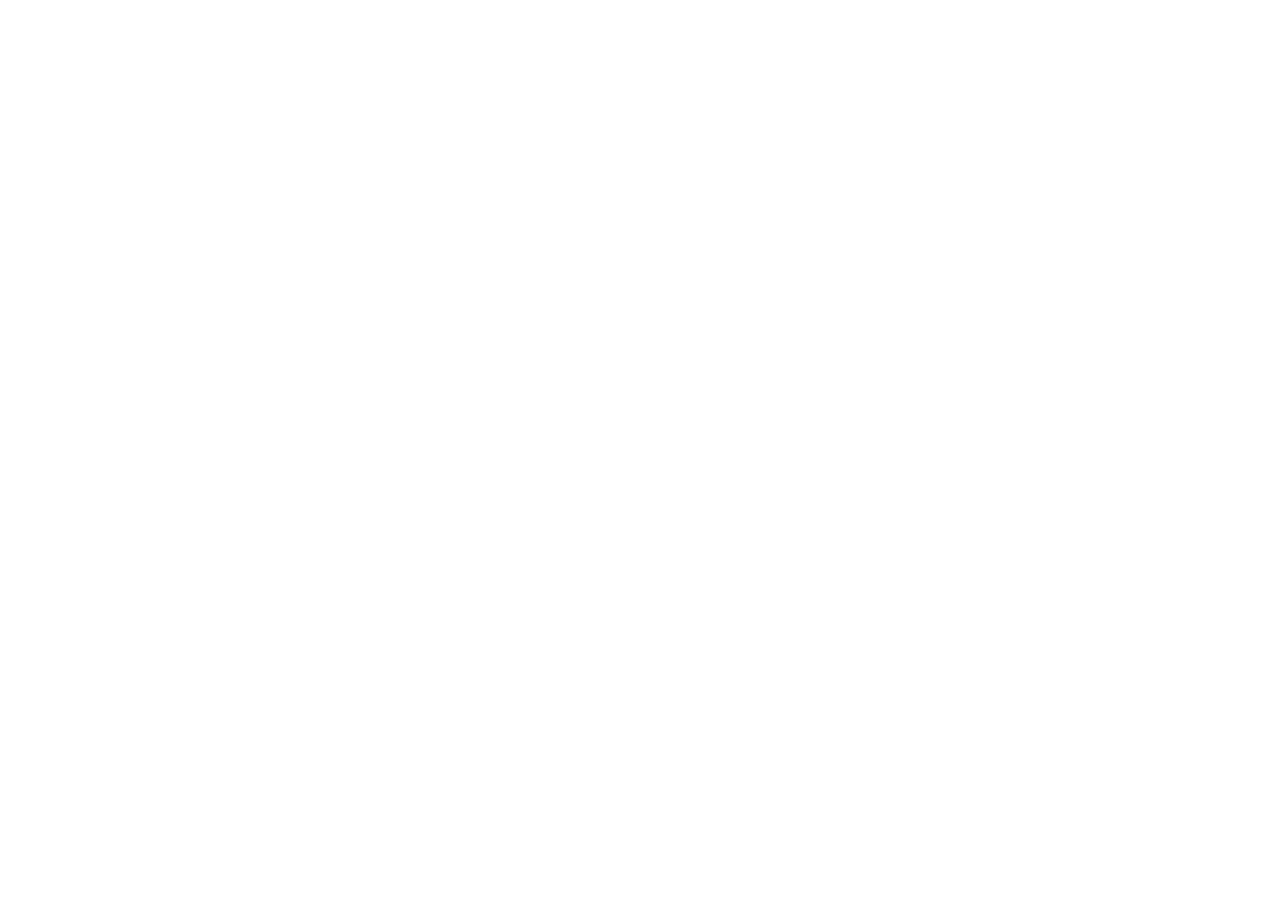
==== commit b49cf56b: "Sync complete Þróttheima Hub experience" ====
--- a/index.html
+++ b/index.html
@@ -1,64 +1,3 @@
-<!doctype html>
-<html lang="is">
-<head>
-<meta charset="utf-8">
-<meta name="viewport" content="width=device-width,initial-scale=1,viewport-fit=cover">
-<meta name="theme-color" content="#f4f0e8">
-<title>Þróttheimar Hub</title>
-<style>
-:root{--paper:#f4f0e8;--ink:#111;--yellow:#ffd84f;--pink:#ff7db1;--blue:#88d4ff;--purple:#9c7cff;--green:#b9e56f;--radius:24px}
-*{box-sizing:border-box}html{scroll-behavior:smooth}body{margin:0;font-family:Inter,system-ui,-apple-system,"Segoe UI",sans-serif;background:var(--paper);color:var(--ink);overflow-x:hidden}.wrap{width:min(1060px,100%);margin:auto;padding:0 16px 60px}.nav{position:sticky;top:0;z-index:20;display:flex;justify-content:space-between;align-items:center;gap:14px;padding:11px 0;background:#f4f0e8ee;backdrop-filter:blur(14px)}.brand{font-weight:1000;font-size:21px;letter-spacing:-.04em}.navright{display:flex;align-items:center;gap:12px}.menu{display:flex;gap:14px}.menu a{color:#111;text-decoration:none;font-weight:850;font-size:14px}.lang{display:flex;border:2px solid #111;border-radius:999px;overflow:hidden;background:#fff}.lang button{border:0;background:transparent;min-width:42px;min-height:38px;font-weight:950;cursor:pointer}.lang button.active{background:#111;color:#fff}.hero{position:relative;min-height:500px;border:3px solid #111;border-radius:30px;overflow:hidden;background:linear-gradient(145deg,#32235b,#121016);display:flex;align-items:flex-end;color:#fff;padding:clamp(24px,5vw,48px);box-shadow:8px 8px 0 #111}.hero-img{position:absolute;inset:0;width:100%;height:100%;object-fit:cover;opacity:.72}.hero-overlay{position:absolute;inset:0;background:linear-gradient(0deg,#0c0b11ef 0%,#16122388 55%,#2c1b4955 100%)}.hero-copy{position:relative;z-index:2;max-width:780px}.badge{display:inline-flex;background:var(--yellow);color:#111;padding:8px 10px;border:2px solid #111;border-radius:999px;font-weight:950;font-size:12px;letter-spacing:.04em}.hero h1{font-size:clamp(52px,10vw,104px);line-height:.82;letter-spacing:-.075em;margin:14px 0}.hero p{font-size:clamp(17px,2vw,21px);line-height:1.5;max-width:650px;margin-bottom:0}.quicknav{display:grid;grid-template-columns:repeat(3,1fr);gap:10px;margin:18px 0}.quicknav a{border:2px solid #111;border-radius:16px;background:#fff;padding:14px;text-decoration:none;font-weight:950;box-shadow:4px 4px 0 #111;text-align:center}.panel{border:3px solid #111;border-radius:26px;padding:clamp(18px,3vw,28px);margin:20px 0;background:#fff;box-shadow:7px 7px 0 #111}.panel h2{font-size:clamp(30px,5vw,52px);line-height:.95;letter-spacing:-.05em;margin:0 0 12px}.panel-lede{line-height:1.5;margin:0 0 18px;color:#4f4b46}.today{background:var(--yellow)}.today-grid{display:grid;grid-template-columns:.75fr 1.5fr;gap:12px;align-items:stretch}.datecard{background:#111;color:#fff;border-radius:18px;padding:20px;display:flex;flex-direction:column;justify-content:space-between}.datecard .bigdate{font-size:56px;font-weight:1000;letter-spacing:-.07em;line-height:.85}.datecard .weekday{font-weight:900;color:var(--yellow);margin-top:10px}.todayevent{border:2px solid #111;border-radius:18px;padding:20px;background:#fff}.todayevent .time{font-size:13px;font-weight:950;background:var(--blue);display:inline-flex;padding:6px 8px;border-radius:999px}.todayevent h3{font-size:clamp(28px,5vw,48px);letter-spacing:-.05em;margin:14px 0 8px}.todayevent p{line-height:1.5;margin:0}.calendar{background:#fff}.calendar-scroll{overflow-x:auto;padding:2px 2px 10px;overscroll-behavior-inline:contain}.calendar-inner{min-width:720px}.weekheads,.calendar-grid{display:grid;grid-template-columns:repeat(7,1fr);gap:7px}.weekheads{margin-bottom:7px}.weekhead{text-align:center;font-size:12px;font-weight:950;padding:6px}.day{border:2px solid #111;border-radius:13px;min-height:112px;padding:9px;background:#faf7f0;position:relative}.day.empty{opacity:.28;border-style:dashed}.day.todaymark{background:var(--yellow);box-shadow:inset 0 0 0 2px #111}.daynum{font-size:13px;font-weight:1000}.eventname{font-size:12px;font-weight:900;line-height:1.18;margin-top:16px}.opentime{font-size:10px;color:#665f55;margin-top:7px}.dot{position:absolute;right:8px;top:8px;width:8px;height:8px;border-radius:50%;background:var(--pink);border:1px solid #111}.staff{background:var(--yellow);overflow:hidden}.staff-grid{display:grid;grid-template-columns:1fr .8fr;gap:18px;align-items:center}.staff img{display:block;width:100%;border:3px solid #111;border-radius:20px;background:#fff;min-height:200px;object-fit:cover}.asset-note{display:none;background:#fff;border:2px dashed #111;border-radius:18px;padding:20px;line-height:1.5}.studio{background:var(--pink)}.voice{background:var(--blue)}.forms{display:grid;grid-template-columns:1fr 1fr;gap:14px}.formbox{background:#fff;border:2px solid #111;border-radius:20px;padding:17px}.formbox h3{font-size:24px;margin:0 0 8px;letter-spacing:-.03em}.field{display:flex;flex-direction:column;gap:6px;margin:11px 0;font-weight:850}.field input,.field textarea,.field select{width:100%;min-height:46px;padding:11px;border:2px solid #111;border-radius:12px;font:inherit;background:#fff}.field textarea{min-height:110px;resize:vertical}.check{display:flex;gap:9px;align-items:flex-start;font-size:14px;font-weight:750}.btn{min-height:48px;margin-top:10px;border:2px solid #111;background:var(--yellow);border-radius:12px;padding:11px 15px;font-weight:950;box-shadow:4px 4px 0 #111;cursor:pointer}.btn:disabled{opacity:.55;cursor:wait}.status{font-size:13px;font-weight:850;min-height:20px;margin:10px 0 0}.small{font-size:12px;line-height:1.5;color:#4f4b46}.studio-intro{display:grid;grid-template-columns:1fr .85fr;gap:16px}.studio-points{background:#111;color:#fff;border-radius:20px;padding:18px}.studio-points ul{margin:0;padding-left:20px;line-height:1.8}.footer{display:flex;justify-content:space-between;gap:16px;padding:28px 2px 0;font-size:13px;color:#625d55}.footer b{color:#111}
-@media(max-width:760px){.menu{display:none}.hero{min-height:430px;padding:22px}.quicknav{grid-template-columns:1fr 1fr}.quicknav a:last-child{grid-column:1/-1}.today-grid,.staff-grid,.forms,.studio-intro{grid-template-columns:1fr}.datecard{min-height:150px}.panel{box-shadow:5px 5px 0 #111}.footer{display:block}.footer>div+div{margin-top:6px}}
-@media(max-width:430px){.wrap{padding-inline:12px}.brand{font-size:18px}.navright{gap:7px}.hero{border-radius:24px;min-height:400px}.hero h1{font-size:56px}.panel{border-radius:22px;padding:17px}.quicknav a{font-size:13px;padding:12px}.lang button{min-width:38px}}
-@media(prefers-reduced-motion:reduce){html{scroll-behavior:auto}}
-</style>
-<script src="config.js"></script>
-</head>
-<body>
-<div class="wrap">
-  <nav class="nav">
-    <div class="brand">ÞRÓTTHEIMAR<span style="color:#7657ff">HUB</span></div>
-    <div class="navright">
-      <div class="menu"><a href="#dagskra" data-is="Dagskrá" data-en="Schedule">Dagskrá</a><a href="#studio" data-is="Stúdíó" data-en="Studio">Stúdíó</a><a href="#hugmyndir" data-is="Ykkar rödd" data-en="Your voice">Ykkar rödd</a></div>
-      <div class="lang" aria-label="Language"><button id="isBtn" class="active">IS</button><button id="enBtn">EN</button></div>
-    </div>
-  </nav>
-
-  <header class="hero">
-    <img class="hero-img" src="https://drive.google.com/thumbnail?id=1uMFwGniYOlI_oltCK4CYTrmvp3Gna0R6&sz=w1600" alt="" onerror="this.style.display='none'">
-    <div class="hero-overlay"></div>
-    <div class="hero-copy"><span class="badge" data-is="FÉLAGSMIÐSTÖÐIN ÞRÓTTHEIMAR · LAUGARDALUR" data-en="ÞRÓTTHEIMAR YOUTH CENTRE · LAUGARDALUR">FÉLAGSMIÐSTÖÐIN ÞRÓTTHEIMAR · LAUGARDALUR</span><h1 data-is="HÆÆÆ ÞRÓTTHEIMAR!" data-en="HIII ÞRÓTTHEIMAR!">HÆÆÆ ÞRÓTTHEIMAR!</h1><p data-is="Dagskráin, hugmyndaboxið, nafnlausa trúnóboxið og Stúdíó Þróttheimar — allt á einum stað og gert fyrir símann." data-en="The schedule, idea box, anonymous question box and Stúdíó Þróttheimar — all in one place and built for your phone.">Dagskráin, hugmyndaboxið, nafnlausa trúnóboxið og Stúdíó Þróttheimar — allt á einum stað og gert fyrir símann.</p></div>
-  </header>
-
-  <div class="quicknav"><a href="#dagskra" data-is="📅 Sjá dagskrá" data-en="📅 View schedule">📅 Sjá dagskrá</a><a href="#hugmyndir" data-is="💡 Senda hugmynd" data-en="💡 Send an idea">💡 Senda hugmynd</a><a href="#studio" data-is="🎥 Stúdíó Þróttheimar" data-en="🎥 Stúdíó Þróttheimar">🎥 Stúdíó Þróttheimar</a></div>
-
-  <section class="panel today" id="today"><h2 data-is="HVAÐ ER Í GANGI Í DAG?" data-en="WHAT'S HAPPENING TODAY?">HVAÐ ER Í GANGI Í DAG?</h2><div class="today-grid"><div class="datecard"><div class="bigdate" id="todayDate">—</div><div class="weekday" id="todayWeekday">—</div></div><div class="todayevent"><span class="time" id="todayTime">—</span><h3 id="todayTitle">—</h3><p id="todayText">—</p></div></div></section>
-
-  <section class="panel calendar" id="dagskra"><h2 data-is="SEPTEMBER 2026" data-en="SEPTEMBER 2026">SEPTEMBER 2026</h2><p class="panel-lede" data-is="Kvöldopnanir eru mánudaga, miðvikudaga og föstudaga 19:30–22:00. Dagopnanir eru þriðjudaga og fimmtudaga 14:30–16:30." data-en="Evening opening is Mondays, Wednesdays and Fridays 19:30–22:00. Day opening is Tuesdays and Thursdays 14:30–16:30.">Kvöldopnanir eru mánudaga, miðvikudaga og föstudaga 19:30–22:00. Dagopnanir eru þriðjudaga og fimmtudaga 14:30–16:30.</p><div class="calendar-scroll"><div class="calendar-inner"><div class="weekheads" id="weekheads"></div><div class="calendar-grid" id="cal"></div></div></div></section>
-
-  <section class="panel staff"><div class="staff-grid"><div><h2 data-is="STARFSFÓLKIÐ" data-en="THE STAFF">STARFSFÓLKIÐ</h2><p class="panel-lede" data-is="Ef þú þarft að finna einhvern, spyrja um dagskrá eða bara spjalla — komdu og heyrðu í okkur." data-en="If you need to find someone, ask about the schedule or just talk — come find us.">Ef þú þarft að finna einhvern, spyrja um dagskrá eða bara spjalla — komdu og heyrðu í okkur.</p></div><div><img id="staffImg" src="https://drive.google.com/thumbnail?id=1a3fh77MrnCS5f24qumhNABeY0ReesdwD&sz=w1400" alt="Pixel-art myndir af starfsfólki Þróttheima"><div class="asset-note" id="staffFallback" data-is="Pixel-karakterarnir eru til — myndaskráin þarf bara að vera opin fyrir vefinn." data-en="The pixel characters are ready — the image file just needs public web access.">Pixel-karakterarnir eru til — myndaskráin þarf bara að vera opin fyrir vefinn.</div></div></div></section>
-
-  <section class="panel studio" id="studio"><span class="badge" data-is="BYRJAR Í OKTÓBER · ALLIR MEGA TAKA ÞÁTT" data-en="STARTS IN OCTOBER · EVERYONE CAN JOIN">BYRJAR Í OKTÓBER · ALLIR MEGA TAKA ÞÁTT</span><div class="studio-intro"><div><h2 data-is="STÚDÍÓ ÞRÓTTHEIMAR" data-en="STÚDÍÓ ÞRÓTTHEIMAR">STÚDÍÓ ÞRÓTTHEIMAR</h2><p class="panel-lede" data-is="Myndavélar, tónlistarmyndbönd, ljósmyndir, sketsar og það sem ykkur langar að skapa. Á öðrum hverjum föstudegi með Alex." data-en="Cameras, music videos, photography, sketches and whatever you want to create. Every other Friday with Alex.">Myndavélar, tónlistarmyndbönd, ljósmyndir, sketsar og það sem ykkur langar að skapa. Á öðrum hverjum föstudegi með Alex.</p></div><div class="studio-points"><ul><li data-is="Komdu með hugmynd — eða bara forvitnina" data-en="Bring an idea — or just your curiosity">Komdu með hugmynd — eða bara forvitnina</li><li data-is="Engin reynsla nauðsynleg" data-en="No experience needed">Engin reynsla nauðsynleg</li><li data-is="Við erum að taka við hugmyndum strax" data-en="We're taking ideas right now">Við erum að taka við hugmyndum strax</li></ul></div></div><form class="formbox" id="studioForm"><h3 data-is="Skrá áhuga" data-en="Register interest">Skrá áhuga</h3><label class="field"><span data-is="Nafn" data-en="Name">Nafn</span><input name="name" required autocomplete="name" data-ph-is="Nafnið þitt" data-ph-en="Your name" placeholder="Nafnið þitt"></label><label class="field"><span data-is="Hvað heillar mest?" data-en="What interests you most?">Hvað heillar mest?</span><select name="interest"><option value="Ljósmyndun" data-is="Ljósmyndun" data-en="Photography">Ljósmyndun</option><option value="Tónlistarmyndbönd" data-is="Tónlistarmyndbönd" data-en="Music videos">Tónlistarmyndbönd</option><option value="Sketsar / leiklist" data-is="Sketsar / leiklist" data-en="Sketches / acting">Sketsar / leiklist</option><option value="Klipping / eftirvinnsla" data-is="Klipping / eftirvinnsla" data-en="Editing / post-production">Klipping / eftirvinnsla</option><option value="Allt saman" data-is="Allt saman" data-en="All of it">Allt saman</option><option value="Annað" data-is="Annað" data-en="Other">Annað</option></select></label><label class="field"><span data-is="Hugmynd eða skilaboð" data-en="Idea or message">Hugmynd eða skilaboð</span><textarea name="message" data-ph-is="Hvað langar þig að prófa?" data-ph-en="What would you like to try?" placeholder="Hvað langar þig að prófa?"></textarea></label><button class="btn" type="submit" data-is="SKRÁ ÁHUGA ↗" data-en="REGISTER INTEREST ↗">SKRÁ ÁHUGA ↗</button><p class="status" aria-live="polite"></p></form></section>
-
-  <section class="panel voice" id="hugmyndir"><h2 data-is="YKKAR RÖDD Í ÞRÓTTHEIMUM" data-en="YOUR VOICE IN ÞRÓTTHEIMAR">YKKAR RÖDD Í ÞRÓTTHEIMUM</h2><p class="panel-lede" data-is="Þið eigið að geta haft áhrif á það sem gerist hér. Sendið hugmynd — eða nafnlausa spurningu." data-en="You should have a say in what happens here. Send an idea — or an anonymous question.">Þið eigið að geta haft áhrif á það sem gerist hér. Sendið hugmynd — eða nafnlausa spurningu.</p><div class="forms"><form class="formbox" id="ideaForm"><h3 data-is="Hugmyndaboxið" data-en="Idea box">Hugmyndaboxið</h3><label class="field"><span data-is="Hugmynd" data-en="Idea">Hugmynd</span><textarea name="idea" required data-ph-is="Hvað ættum við að gera?" data-ph-en="What should we do?" placeholder="Hvað ættum við að gera?"></textarea></label><label class="field"><span data-is="Nafn — valfrjálst" data-en="Name — optional">Nafn — valfrjálst</span><input name="name" data-ph-is="Má vera tómt" data-ph-en="You can leave this blank" placeholder="Má vera tómt"></label><label class="check"><input type="checkbox" name="contact" value="Já"><span data-is="Má starfsfólk hafa samband við mig?" data-en="Can staff contact me?">Má starfsfólk hafa samband við mig?</span></label><button class="btn" type="submit" data-is="SENDA HUGMYND" data-en="SEND IDEA">SENDA HUGMYND</button><p class="status" aria-live="polite"></p></form><form class="formbox" id="trunoForm"><h3 data-is="Trúnóboxið" data-en="Anonymous question box">Trúnóboxið</h3><label class="field"><span data-is="Spurning" data-en="Question">Spurning</span><textarea name="question" required data-ph-is="Spurningin þín" data-ph-en="Your question" placeholder="Spurningin þín"></textarea></label><button class="btn" type="submit" data-is="SENDA NAFNLAUST" data-en="SEND ANONYMOUSLY">SENDA NAFNLAUST</button><p class="status" aria-live="polite"></p><p class="small" data-is="Ekki fyrir bráðatilvik. Ef þú eða einhver annar er í hættu skaltu tala strax við fullorðinn einstakling eða hringja í 112." data-en="Not for emergencies. If you or someone else is in danger, speak to an adult immediately or call 112.">Ekki fyrir bráðatilvik. Ef þú eða einhver annar er í hættu skaltu tala strax við fullorðinn einstakling eða hringja í 112.</p></form></div></section>
-
-  <footer class="footer"><div><b>ÞRÓTTHEIMAR HUB</b> · Laugardalur</div><div data-is="Gert fyrir síma · dagskrá + hugmyndir + stúdíó" data-en="Built for mobile · schedule + ideas + studio">Gert fyrir síma · dagskrá + hugmyndir + stúdíó</div></footer>
-</div>
-<script>
-const ENDPOINT=window.THROTTHUB_SCRIPT_URL||'';
-let lang=localStorage.getItem('thrott-lang')||'is';
-const events={1:{is:'DAGOPNUN Í LANGÓ',en:'DAY OPENING IN LANGÓ'},2:{is:'RÓSABALL',en:'RÓSABALL'},3:{is:'DAGOPNUN',en:'DAY OPENING'},4:{is:'TREYJUDAGUR',en:'JERSEY DAY'},7:{is:'KVÍSIÐ',en:'QUIZ NIGHT'},8:{is:'DAGOPNUN Í LANGÓ',en:'DAY OPENING IN LANGÓ'},9:{is:'EITTHVAÐ SKEMMTILEGT',en:'SOMETHING FUN'},10:{is:'DAGOPNUN',en:'DAY OPENING'},11:{is:'8. BEKKJAR KVÖLD',en:'8TH GRADE NIGHT'},14:{is:'TRÚNÓ OG JÓGA',en:'TALK & YOGA'},15:{is:'DAGOPNUN Í LANGÓ',en:'DAY OPENING IN LANGÓ'},16:{is:'VISION BOARD',en:'VISION BOARD'},17:{is:'DAGOPNUN',en:'DAY OPENING'},18:{is:'RÓMANTÍSK GAMANMYND OG SPA',en:'ROM-COM & SPA'},21:{is:'HÚSVÖRÐUR',en:'HÚSVÖRÐUR'},22:{is:'DAGOPNUN Í LANGÓ',en:'DAY OPENING IN LANGÓ'},23:{is:'BRAIN FREEZE',en:'BRAIN FREEZE'},24:{is:'DAGOPNUN',en:'DAY OPENING'},25:{is:'KARAÓKÍKVÖLD',en:'KARAOKE NIGHT'},28:{is:'RAFMAGNSLAUST KVÖLD',en:'UNPLUGGED NIGHT'},29:{is:'DAGOPNUN Í LANGÓ',en:'DAY OPENING IN LANGÓ'},30:{is:'KRYDDIN MATARCOMBO',en:'SPICY FOOD COMBO'}};
-const week={is:['MÁN','ÞRI','MIÐ','FIM','FÖS','LAU','SUN'],en:['MON','TUE','WED','THU','FRI','SAT','SUN']};
-const weekLong={is:['sunnudagur','mánudagur','þriðjudagur','miðvikudagur','fimmtudagur','föstudagur','laugardagur'],en:['Sunday','Monday','Tuesday','Wednesday','Thursday','Friday','Saturday']};
-function openingForDay(day){const d=new Date(2026,8,day),dow=d.getDay();if(dow===1||dow===3||dow===5)return lang==='is'?'19:30–22:00 · KVÖLDOPNUN':'19:30–22:00 · EVENING OPEN';if(dow===2||dow===4)return lang==='is'?'14:30–16:30 · DAGOPNUN':'14:30–16:30 · DAY OPEN';return lang==='is'?'Lokað samkvæmt venjulegri dagskrá':'Closed on the regular schedule'}
-function renderCalendar(){const heads=document.getElementById('weekheads');heads.innerHTML=week[lang].map(x=>`<div class="weekhead">${x}</div>`).join('');const first=new Date(2026,8,1);const mondayIndex=(first.getDay()+6)%7;let html='';for(let i=0;i<mondayIndex;i++)html+='<div class="day empty"></div>';const now=new Date();for(let d=1;d<=30;d++){const ev=events[d];const isToday=now.getFullYear()===2026&&now.getMonth()===8&&now.getDate()===d;html+=`<div class="day ${isToday?'todaymark':''}"><div class="daynum">${d}</div>${ev?'<span class="dot"></span>':''}<div class="eventname">${ev?ev[lang]:''}</div><div class="opentime">${openingForDay(d)}</div></div>`}document.getElementById('cal').innerHTML=html}
-function renderToday(){const now=new Date();const inSept=now.getFullYear()===2026&&now.getMonth()===8;const d=inSept?now.getDate():16;document.getElementById('todayDate').textContent=d+'.';document.getElementById('todayWeekday').textContent=weekLong[lang][new Date(2026,8,d).getDay()].toUpperCase();document.getElementById('todayTime').textContent=openingForDay(d);const ev=events[d];document.getElementById('todayTitle').textContent=ev?ev[lang]:(lang==='is'?'OPIÐ Í ÞRÓTTHEIMUM':'OPEN AT ÞRÓTTHEIMAR');document.getElementById('todayText').textContent=lang==='is'?'Kíktu við, taktu vin með og sjáðu hvað er í gangi. Dagskráin hér fyrir neðan er alltaf raðað rétt eftir vikudögum.':'Drop by, bring a friend and see what is happening. The calendar below always lines up correctly with weekdays.'}
-function setLang(next){lang=next;localStorage.setItem('thrott-lang',lang);document.documentElement.lang=lang;document.getElementById('isBtn').classList.toggle('active',lang==='is');document.getElementById('enBtn').classList.toggle('active',lang==='en');document.querySelectorAll('[data-is][data-en]').forEach(el=>el.textContent=el.dataset[lang]);document.querySelectorAll('[data-ph-is][data-ph-en]').forEach(el=>el.placeholder=el.dataset['ph'+(lang==='is'?'Is':'En')]);renderCalendar();renderToday()}
-document.getElementById('isBtn').onclick=()=>setLang('is');document.getElementById('enBtn').onclick=()=>setLang('en');
-const staffImg=document.getElementById('staffImg');staffImg.addEventListener('error',()=>{staffImg.style.display='none';document.getElementById('staffFallback').style.display='block'});
-async function send(form,type){const status=form.querySelector('.status'),button=form.querySelector('button[type="submit"]');if(!ENDPOINT){status.textContent=lang==='is'?'Tengingin við Google Sheet er ekki virk.':'Google Sheet connection is not active.';return}button.disabled=true;status.textContent=lang==='is'?'Sendi…':'Sending…';const body=new URLSearchParams(new FormData(form));body.set('type',type);if(type==='hugmynd'&&!body.has('contact'))body.set('contact','Nei');try{await fetch(ENDPOINT,{method:'POST',body,mode:'no-cors'});status.textContent=lang==='is'?'Komið! ✨':'Sent! ✨';form.reset()}catch(err){status.textContent=lang==='is'?'Náði ekki að senda. Prófaðu aftur.':'Could not send. Please try again.'}finally{button.disabled=false}}
-document.getElementById('ideaForm').addEventListener('submit',e=>{e.preventDefault();send(e.currentTarget,'hugmynd')});document.getElementById('trunoForm').addEventListener('submit',e=>{e.preventDefault();send(e.currentTarget,'truno')});document.getElementById('studioForm').addEventListener('submit',e=>{e.preventDefault();send(e.currentTarget,'studio')});
-setLang(lang);
-</script>
-</body>
-</html>+<!doctype html><html lang="is"><head><meta charset="UTF-8"/><meta name="viewport" content="width=device-width,initial-scale=1"/><meta name="theme-color" content="#ffe600"/><title>Þróttheima Hub</title><link rel="icon" href="/throttheimar-hub/favicon.svg"/>  <script type="module" crossorigin src="/throttheimar-hub/assets/main-w9EEybaI.js"></script>
+  <link rel="stylesheet" crossorigin href="/throttheimar-hub/assets/main-CYC_JPUl.css">
+</head><body><div id="root"></div></body></html>
